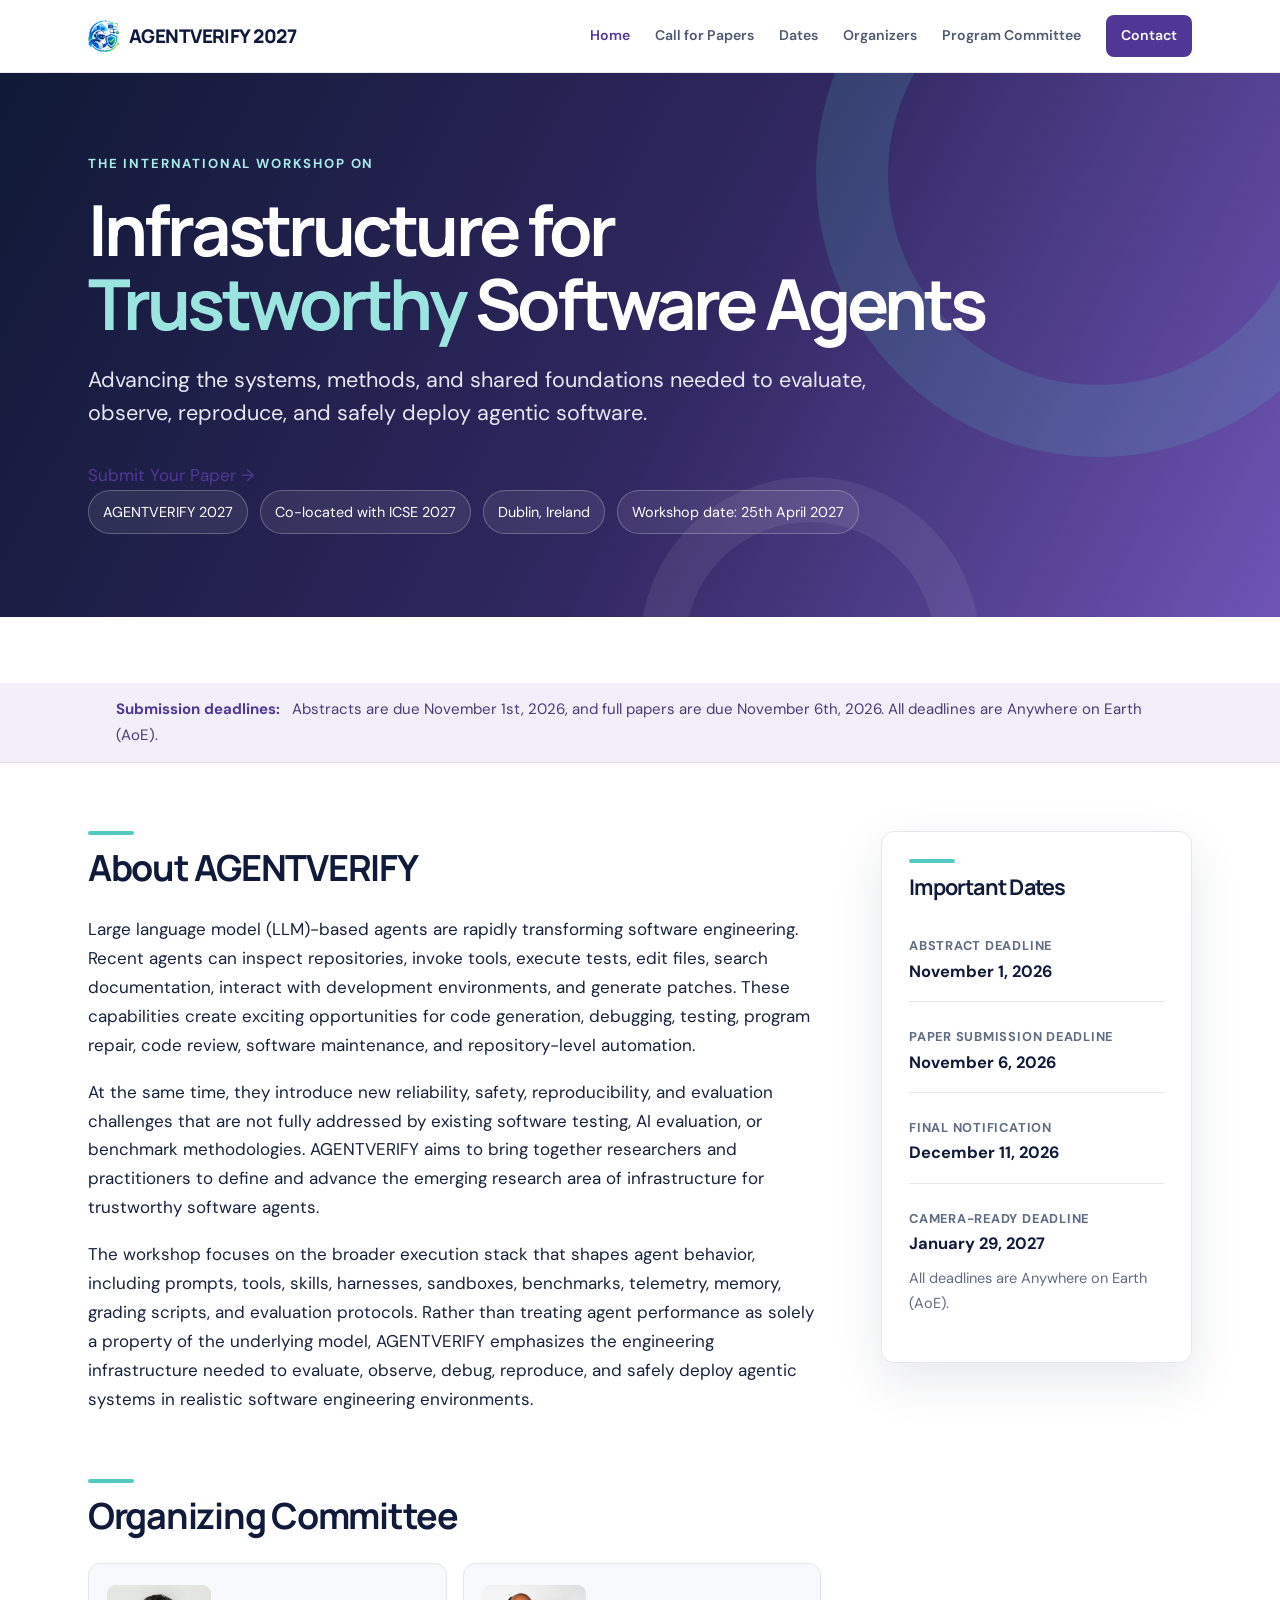
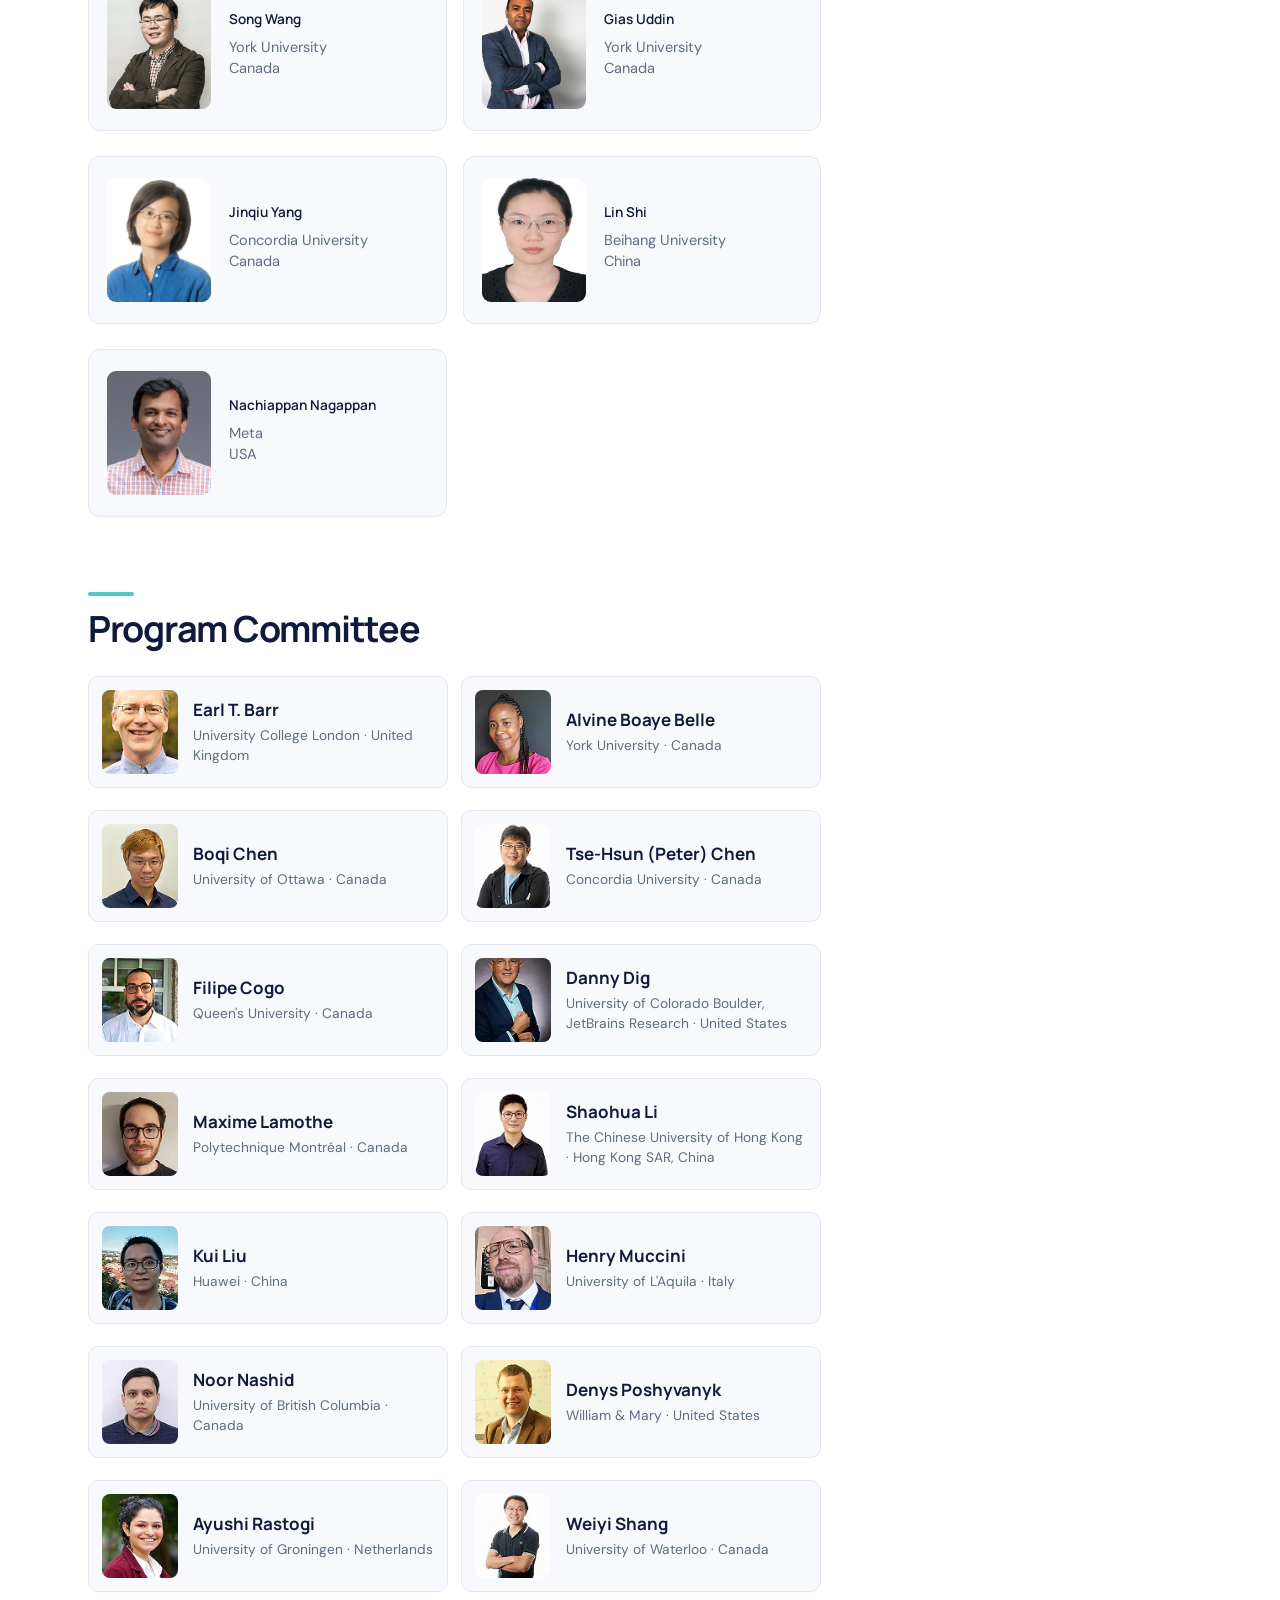
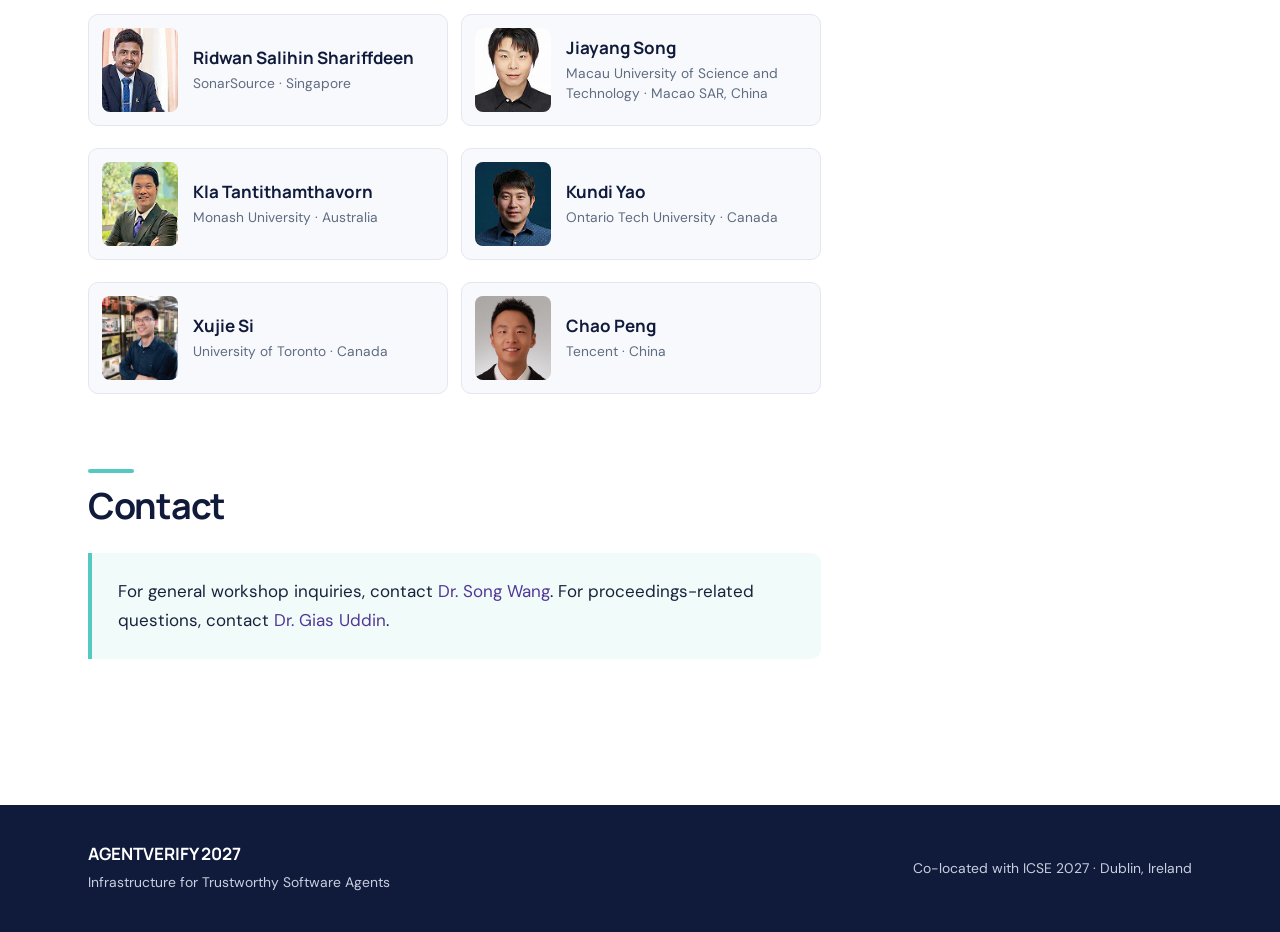
==== index.html @ 902c010a "add link to submission" ====
<!DOCTYPE html>
<html lang="en">
<head>
  <meta charset="UTF-8" />
  <meta name="viewport" content="width=device-width, initial-scale=1.0" />
  <title>AGENTVERIFY 2027</title>
  <meta name="description" content="AGENTVERIFY 2027: International Workshop on Infrastructure for Trustworthy Software Agents, co-located with ICSE 2027 in Dublin, Ireland." />
  <link rel="stylesheet" href="styles.css" />
</head>
<body>
  <header class="topbar">
    <div class="nav-inner">
      <a class="brand" href="index.html"><img class="brand-logo" src="image/logo.png" alt="" /> AGENTVERIFY 2027</a>
      <nav class="site-nav" aria-label="Main navigation">
        <a href="index.html" aria-current="page">Home</a>
        <a href="cfp.html">Call for Papers</a>
        <a href="#dates">Dates</a>
        <a href="#organization">Organizers</a>
        <a href="#pc">Program Committee</a>
        <a class="nav-cta" href="#contact">Contact</a>
      </nav>
    </div>
  </header>

  <main id="home">
    <section class="hero">
      <div class="hero-inner">
        <p class="eyebrow">The International Workshop on</p>
        <h1>Infrastructure for <span>Trustworthy</span> Software Agents</h1>
        <p class="subtitle">Advancing the systems, methods, and shared foundations needed to evaluate, observe, reproduce, and safely deploy agentic software.</p>
        <div class="hero-actions">
          <a class="submit-button" href="https://icse2027-agentverify.hotcrp.com/" target="_blank" rel="noopener noreferrer">Submit Your Paper <span aria-hidden="true">&rarr;</span></a>
        </div>
        <ul class="hero-meta">
          <li>AGENTVERIFY 2027</li>
          <li>Co-located with ICSE 2027</li>
          <li>Dublin, Ireland</li>
          <li>Workshop date: 25th April 2027</li>
        </ul>
      </div>
    </section>

    <div class="announcement"><p><strong>Submission deadlines:</strong> &nbsp; Abstracts are due November 1st, 2026, and full papers are due November 6th, 2026. All deadlines are Anywhere on Earth (AoE).</p></div>

    <div class="container content-grid">
      <div>
        <section id="about">
          <h2>About AGENTVERIFY</h2>
          <p>Large language model (LLM)-based agents are rapidly transforming software engineering. Recent agents can inspect repositories, invoke tools, execute tests, edit files, search documentation, interact with development environments, and generate patches. These capabilities create exciting opportunities for code generation, debugging, testing, program repair, code review, software maintenance, and repository-level automation.</p>
          <p>At the same time, they introduce new reliability, safety, reproducibility, and evaluation challenges that are not fully addressed by existing software testing, AI evaluation, or benchmark methodologies. AGENTVERIFY aims to bring together researchers and practitioners to define and advance the emerging research area of infrastructure for trustworthy software agents.</p>
          <p>The workshop focuses on the broader execution stack that shapes agent behavior, including prompts, tools, skills, harnesses, sandboxes, benchmarks, telemetry, memory, grading scripts, and evaluation protocols. Rather than treating agent performance as solely a property of the underlying model, AGENTVERIFY emphasizes the engineering infrastructure needed to evaluate, observe, debug, reproduce, and safely deploy agentic systems in realistic software engineering environments.</p>
        </section>

        <section id="organization">
          <h2>Organizing Committee</h2>
          <ul class="people-grid">
            <li class="person"><img src="image/wang-song.jpg" alt="Song Wang" /><div class="person-details"><strong><a href="https://www.eecs.yorku.ca/~wangsong/">
			Song Wang</a></strong><span>York University<br />Canada</span></div></li>
            <li class="person"><img src="image/Gias.jpg" alt="Gias Uddin" /><div class="person-details"><strong><a href="https://giasuddin.ca/">Gias Uddin</a></strong><span>York University<br />Canada</span></div></li>
            <li class="person"><img src="image/jinqiu-yang.jpg" alt="Jinqiu Yang" /><div class="person-details"><strong><a href="https://jinqiuyang.github.io/">Jinqiu Yang</a></strong><span>Concordia University<br />Canada</span></div></li>
            <li class="person"><img src="image/linshi.png" alt="Lin Shi" /><div class="person-details"><strong><a href="https://linshi-website.github.io/">Lin Shi</a></strong><span>Beihang University<br />China</span></div></li>
            <li class="person"><img src="image/nachi.jpg" alt="Nachiappan Nagappan" /><div class="person-details"><strong><a href="https://nachinagappan.github.io/">Nachiappan Nagappan</a></strong><span>Meta<br />USA</span></div></li>
          </ul>
        </section>

        <section id="pc">
          <h2>Program Committee</h2>
          <ul class="committee-grid">
            <li><img src="image/pc/earlbarr.jpg" alt="Earl T. Barr" /><div><a href="https://conf.researchr.org/profile/icse-2027/earlbarr">Earl T. Barr</a><span>University College London · United Kingdom</span></div></li>
            <li><img src="image/pc/alvineboayebelle.jpg" alt="Alvine Boaye Belle" /><div><a href="https://conf.researchr.org/profile/icse-2027/alvineboayebelle">Alvine Boaye Belle</a><span>York University · Canada</span></div></li>
            <li><img src="image/pc/boqichen.jpg" alt="Boqi Chen" /><div><a href="https://conf.researchr.org/profile/icse-2027/boqichen">Boqi Chen</a><span>University of Ottawa · Canada</span></div></li>
            <li><img src="image/pc/tsehsunpeterchen.jpg" alt="Tse-Hsun (Peter) Chen" /><div><a href="https://conf.researchr.org/profile/icse-2027/tsehsunpeterchen">Tse-Hsun (Peter) Chen</a><span>Concordia University · Canada</span></div></li>
            <li><img src="image/pc/filipercogo.jpg" alt="Filipe Cogo" /><div><a href="https://conf.researchr.org/profile/icse-2027/filipercogo">Filipe Cogo</a><span>Queen's University · Canada</span></div></li>
            <li><img src="image/pc/dannydig.jpg" alt="Danny Dig" /><div><a href="https://conf.researchr.org/profile/icse-2027/dannydig">Danny Dig</a><span>University of Colorado Boulder, JetBrains Research · United States</span></div></li>
            <li><img src="image/pc/maximelamothe.jpg" alt="Maxime Lamothe" /><div><a href="https://conf.researchr.org/profile/icse-2027/maximelamothe">Maxime Lamothe</a><span>Polytechnique Montréal · Canada</span></div></li>
            <li><img src="image/pc/shaohuali.jpg" alt="Shaohua Li" /><div><a href="https://conf.researchr.org/profile/icse-2027/shaohuali">Shaohua Li</a><span>The Chinese University of Hong Kong · Hong Kong SAR, China</span></div></li>
            <li><img src="image/pc/kuiliu.jpg" alt="Kui Liu" /><div><a href="https://conf.researchr.org/profile/icse-2027/kuiliu">Kui Liu</a><span>Huawei · China</span></div></li>
            <li><img src="image/pc/henrymuccini.jpg" alt="Henry Muccini" /><div><a href="https://conf.researchr.org/profile/icse-2027/henrymuccini">Henry Muccini</a><span>University of L'Aquila · Italy</span></div></li>
            <li><img src="image/pc/noornashid.jpg" alt="Noor Nashid" /><div><a href="https://conf.researchr.org/profile/icse-2027/noornashid">Noor Nashid</a><span>University of British Columbia · Canada</span></div></li>
            <li><img src="image/pc/denysposhyvanyk2.jpg" alt="Denys Poshyvanyk" /><div><a href="https://conf.researchr.org/profile/icse-2027/denysposhyvanyk2">Denys Poshyvanyk</a><span>William &amp; Mary · United States</span></div></li>
            <li><img src="image/pc/ayushirastogi.jpg" alt="Ayushi Rastogi" /><div><a href="https://conf.researchr.org/profile/icse-2027/ayushirastogi">Ayushi Rastogi</a><span>University of Groningen · Netherlands</span></div></li>
            <li><img src="image/pc/weiyiianshang.jpg" alt="Weiyi Shang" /><div><a href="https://conf.researchr.org/profile/icse-2027/weiyiianshang">Weiyi Shang</a><span>University of Waterloo · Canada</span></div></li>
            <li><img src="image/pc/ridwansalihinshariffdeen.jpg" alt="Ridwan Salihin Shariffdeen" /><div><a href="https://conf.researchr.org/profile/icse-2027/ridwansalihinshariffdeen">Ridwan Salihin Shariffdeen</a><span>SonarSource · Singapore</span></div></li>
            <li><img src="image/pc/jiayangsong.jpg" alt="Jiayang Song" /><div><a href="https://conf.researchr.org/profile/icse-2027/jiayangsong">Jiayang Song</a><span>Macau University of Science and Technology · Macao SAR, China</span></div></li>
            <li><img src="image/pc/chakkrittantithamthavorn.jpg" alt="Kla Tantithamthavorn" /><div><a href="https://conf.researchr.org/profile/icse-2027/chakkrittantithamthavorn">Kla Tantithamthavorn</a><span>Monash University · Australia</span></div></li>
            <li><img src="image/pc/kundiyao.jpg" alt="Kundi Yao" /><div><a href="https://conf.researchr.org/profile/icse-2027/kundiyao">Kundi Yao</a><span>Ontario Tech University · Canada</span></div></li>
			  <li><img src="image/pc/xujiesi.jpg" alt="Xujie Si" /><div><a href="https://conf.researchr.org/profile/icse-2027/xujiesi">Xujie Si</a><span>University of Toronto · Canada</span></div></li>
			    <li><img src="image/pc/chaopeng.jpg" alt="Chao Peng" /><div><a href="https://conf.researchr.org/profile/icse-2027/chaopeng">Chao Peng</a><span>Tencent · China</span></div></li>
          </ul>
        </section>

        <section id="contact">
          <h2>Contact</h2>
          <div class="callout">For general workshop inquiries, contact <a href="mailto:wangsong@yorku.ca">Dr. Song Wang</a>. For proceedings-related questions, contact <a href="mailto:guddin@yorku.ca">Dr. Gias Uddin</a>.</div>
        </section>
      </div>

      <aside class="side-card" id="dates" aria-labelledby="dates-heading">
        <h2 id="dates-heading">Important Dates</h2>
        <ul class="date-list">
          <li><span>Abstract deadline</span><strong>November 1, 2026</strong></li>
           <!-- <li><span>Paper bidding</span><strong>October 18–23, 2026</strong></li> -->
          <li><span>Paper submission deadline</span><strong>November 6, 2026</strong></li>
         <!-- <li><span>Reviews due</span><strong>December 5, 2026</strong></li> -->
          <!-- <li><span>Review quality check &amp; discussion</span><strong>December 5–8, 2026</strong></li> -->
          <li><span>Final notification</span><strong>December 11, 2026</strong></li>
          <li><span>Camera-ready deadline</span><strong>January 29, 2027</strong></li>
        </ul>
        <p class="note">All deadlines are Anywhere on Earth (AoE).</p>
      </aside>
    </div>
  </main>

  <footer class="footer"><div class="footer-inner"><div><strong>AGENTVERIFY 2027</strong><p>Infrastructure for Trustworthy Software Agents</p></div><p>Co-located with ICSE 2027 · Dublin, Ireland</p></div></footer>
</body>
</html>
---- styles.css ----
@import url("https://fonts.googleapis.com/css2?family=DM+Sans:wght@400;500;600;700&family=Manrope:wght@600;700;800&display=swap");

:root {
  --ink: #17233c;
  --muted: #5f6c82;
  --navy: #101a3b;
  --purple: #6f54b5;
  --purple-dark: #513795;
  --lavender: #f2effa;
  --aqua: #53c9c2;
  --line: #e4e7ef;
  --paper: #ffffff;
  --surface: #f8f9fc;
  --shadow: 0 18px 50px rgba(26, 35, 68, 0.1);
}

* { box-sizing: border-box; }
html { scroll-behavior: smooth; scroll-padding-top: 92px; }
body {
  margin: 0;
  background: var(--paper);
  color: var(--ink);
  font-family: "DM Sans", Arial, sans-serif;
  font-size: 17px;
  line-height: 1.7;
}
a { color: var(--purple-dark); text-decoration: none; }
a:hover, a:focus-visible { color: var(--purple); text-decoration: underline; }
a:focus-visible { outline: 3px solid rgba(83, 201, 194, .45); outline-offset: 4px; }

.topbar {
  position: sticky;
  top: 0;
  z-index: 10;
  background: rgba(255,255,255,.95);
  border-bottom: 1px solid rgba(228,231,239,.9);
  backdrop-filter: blur(14px);
}
.nav-inner {
  max-width: 1160px;
  min-height: 72px;
  margin: 0 auto;
  padding: 0 28px;
  display: flex;
  align-items: center;
  justify-content: space-between;
  gap: 28px;
}
.brand {
  display: inline-flex;
  align-items: center;
  gap: 9px;
  font-family: "Manrope", sans-serif;
  font-weight: 800;
  font-size: 1.18rem;
  letter-spacing: -.03em;
  color: var(--navy);
  white-space: nowrap;
}
.brand:hover { text-decoration: none; color: var(--purple-dark); }
.brand-logo { width: 32px; height: 32px; object-fit: contain; flex: 0 0 auto; }
.site-nav { display: flex; align-items: center; gap: 25px; font-size: .88rem; font-weight: 600; }
.site-nav a { color: #4e5970; }
.site-nav a:hover, .site-nav a[aria-current="page"] { color: var(--purple-dark); text-decoration: none; }
.nav-cta { padding: 9px 15px; border-radius: 8px; color: white !important; background: var(--purple-dark); }
.nav-cta:hover { background: var(--purple); }

.hero {
  position: relative;
  overflow: hidden;
  color: white;
  background: linear-gradient(118deg, #101936 0%, #302760 53%, #6f54b5 100%);
}
.hero::before, .hero::after { content: ""; position: absolute; border-radius: 50%; pointer-events: none; }
.hero::before { width: 420px; height: 420px; right: -100px; top: -180px; border: 72px solid rgba(83,201,194,.16); }
.hero::after { width: 250px; height: 250px; left: 50%; bottom: -200px; border: 45px solid rgba(255,255,255,.07); }
.hero-inner { position: relative; max-width: 1160px; margin: 0 auto; padding: 80px 28px 74px; }
.eyebrow { margin: 0 0 18px; color: #a8ebe6; font-size: .82rem; font-weight: 700; letter-spacing: .14em; text-transform: uppercase; }
.hero h1 { max-width: 900px; margin: 0; font-family: "Manrope", sans-serif; font-size: clamp(2.45rem, 5.5vw, 4.65rem); line-height: 1.04; letter-spacing: -.055em; }
.hero h1 span { color: #9ce4df; }
.subtitle { max-width: 790px; margin: 24px 0 30px; font-size: clamp(1.08rem, 2vw, 1.35rem); line-height: 1.55; color: #e7e8f3; }
.hero-meta { display: flex; flex-wrap: wrap; gap: 12px; margin: 0; padding: 0; list-style: none; }
.hero-meta li { padding: 9px 14px; border: 1px solid rgba(255,255,255,.24); border-radius: 999px; background: rgba(255,255,255,.08); color: #fff; font-size: .9rem; }

.announcement { background: var(--lavender); border-bottom: 1px solid #e3dcf3; }
.announcement p { max-width: 1104px; margin: 0 auto; padding: 14px 28px; color: #4b3b78; font-size: .94rem; }
.announcement strong { color: var(--purple-dark); }

.container { max-width: 1160px; margin: 0 auto; padding: 68px 28px 80px; }
.content-grid { display: grid; grid-template-columns: minmax(0, 1.65fr) minmax(270px, .7fr); gap: 60px; align-items: start; }
section { margin-bottom: 66px; }
h2, h3 { font-family: "Manrope", sans-serif; color: var(--navy); line-height: 1.25; }
h2 { position: relative; margin: 0 0 25px; padding-top: 14px; font-size: clamp(1.75rem, 3vw, 2.25rem); letter-spacing: -.035em; }
h2::before { content: ""; position: absolute; top: 0; left: 0; width: 46px; height: 4px; border-radius: 4px; background: var(--aqua); }
h3 { margin: 32px 0 13px; font-size: 1.24rem; }
p { margin: 0 0 18px; }
ul { margin: 0 0 18px; padding-left: 22px; }
li { margin-bottom: 9px; }

.side-card, .info-card { padding: 27px; border: 1px solid var(--line); border-radius: 13px; background: var(--paper); box-shadow: var(--shadow); }
.side-card { position: sticky; top: 100px; }
.side-card h2 { font-size: 1.35rem; margin-bottom: 20px; }
.date-list { margin: 0; padding: 0; list-style: none; }
.date-list li { padding: 15px 0; border-bottom: 1px solid var(--line); }
.date-list li:last-child { border-bottom: 0; padding-bottom: 0; }
.date-list span { display: block; color: var(--muted); font-size: .8rem; font-weight: 700; letter-spacing: .06em; text-transform: uppercase; }
.date-list strong { color: var(--navy); font-size: 1.03rem; }
.note { color: var(--muted); font-size: .91rem; }

.people-grid { display: grid; grid-template-columns: repeat(2, minmax(0, 1fr)); gap: 16px; margin: 0; padding: 0; list-style: none; }
.person { min-height: 168px; padding: 18px; border: 1px solid var(--line); border-radius: 12px; background: var(--surface); display: flex; align-items: center; gap: 18px; }
.person img { width: 104px; height: 124px; flex: 0 0 104px; border-radius: 9px; object-fit: cover; object-position: center top; background: #e9ebf1; }
.person-details { min-width: 0; }
.person strong { display: block; color: var(--navy); font-family: "Manrope", sans-serif; font-size: 1.05rem; }
.person strong a { color: var(--navy); }
.person strong a:hover, .person strong a:focus-visible { color: var(--purple-dark); }
.person span { display: block; margin: 5px 0 12px; color: var(--muted); font-size: .91rem; line-height: 1.45; }
.person a { font-size: .85rem; font-weight: 600; overflow-wrap: anywhere; }
.committee-grid { display: grid; grid-template-columns: repeat(2, minmax(0, 1fr)); gap: 13px; margin: 0; padding: 0; list-style: none; }
.committee-grid li { min-height: 110px; padding: 13px; border: 1px solid var(--line); border-radius: 10px; background: var(--surface); display: flex; align-items: center; gap: 15px; }
.committee-grid img { width: 76px; height: 84px; flex: 0 0 76px; border-radius: 8px; object-fit: cover; object-position: center top; background: #e9ebf1; }
.committee-grid li > div { min-width: 0; }
.committee-grid a { display: block; color: var(--navy); font-family: "Manrope", sans-serif; font-weight: 700; line-height: 1.35; }
.committee-grid a:hover, .committee-grid a:focus-visible { color: var(--purple-dark); }
.committee-grid span { display: block; margin-top: 5px; color: var(--muted); font-size: .86rem; line-height: 1.45; }
.callout { padding: 24px 26px; border-left: 4px solid var(--aqua); border-radius: 0 10px 10px 0; background: #f1fbfa; }

.cfp-layout { max-width: 860px; }
.topic-list li::marker { color: var(--aqua); }
.submission-grid { display: grid; grid-template-columns: repeat(2, minmax(0,1fr)); gap: 15px; margin: 24px 0 30px; }
.submission-card { padding: 22px; border: 1px solid var(--line); border-radius: 11px; background: var(--surface); }
.submission-card strong { display: block; color: var(--navy); font-family: "Manrope", sans-serif; }
.submission-card span { color: var(--muted); font-size: .9rem; }

.footer { color: #c9cfdf; background: var(--navy); }
.footer-inner { max-width: 1160px; margin: 0 auto; padding: 35px 28px; display: flex; justify-content: space-between; gap: 28px; align-items: center; }
.footer strong { display: block; color: white; font-family: "Manrope", sans-serif; }
.footer p { margin: 2px 0; font-size: .87rem; }
.footer a { color: #a8ebe6; }

@media (max-width: 860px) {
  .nav-inner { min-height: auto; padding-top: 16px; padding-bottom: 16px; align-items: flex-start; flex-direction: column; gap: 12px; }
  .site-nav { width: 100%; gap: 10px 18px; overflow-x: auto; padding-bottom: 2px; }
  .nav-cta { padding: 4px 0; color: var(--purple-dark) !important; background: none; }
  .hero-inner { padding-top: 62px; }
  .content-grid { grid-template-columns: 1fr; gap: 0; }
  .side-card { position: static; margin-bottom: 60px; }
}
@media (max-width: 600px) {
  body { font-size: 16px; }
  .site-nav { font-size: .82rem; }
  .hero-inner { padding: 52px 20px 50px; }
  .hero h1 { font-size: 2.55rem; }
  .container { padding: 52px 20px 64px; }
  .announcement p { padding-left: 20px; padding-right: 20px; }
  .people-grid, .submission-grid, .committee-grid { grid-template-columns: 1fr; }
  .person img { width: 96px; height: 114px; flex-basis: 96px; }
  .footer-inner { align-items: flex-start; flex-direction: column; }
}
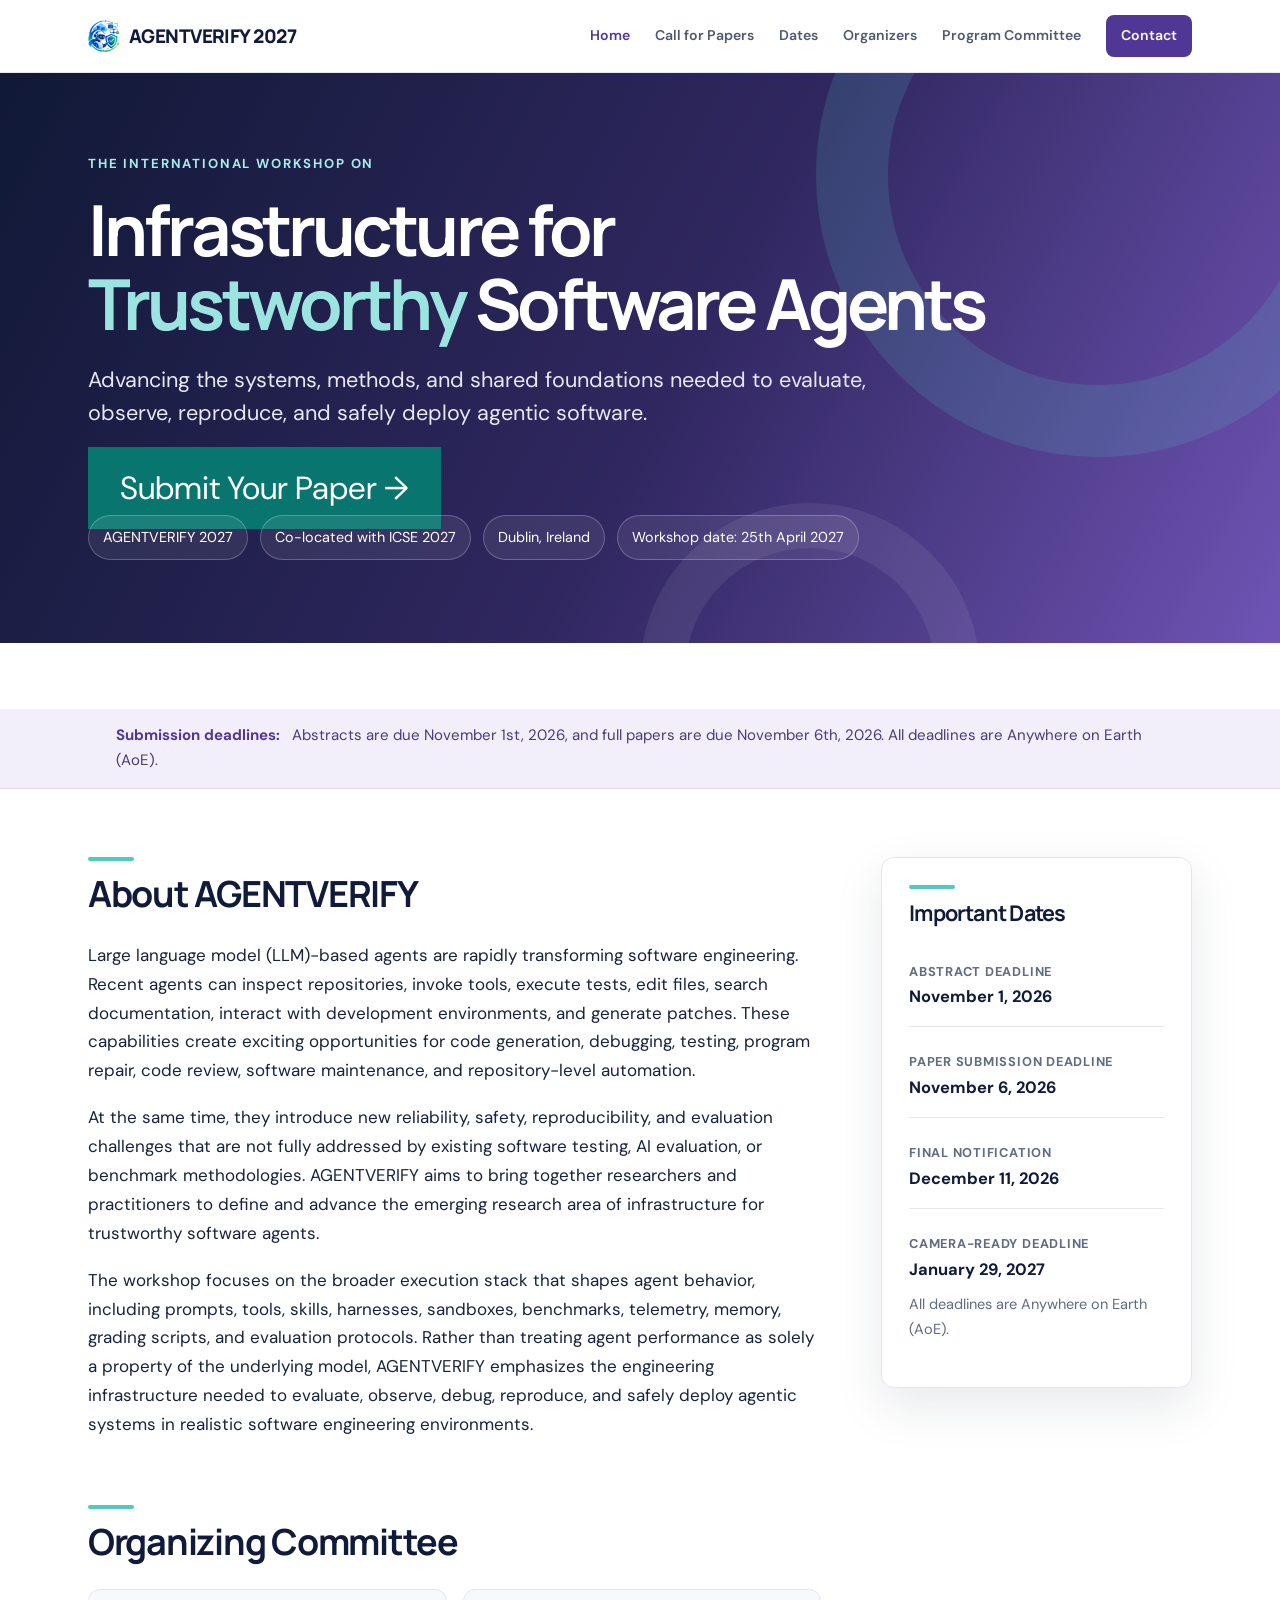
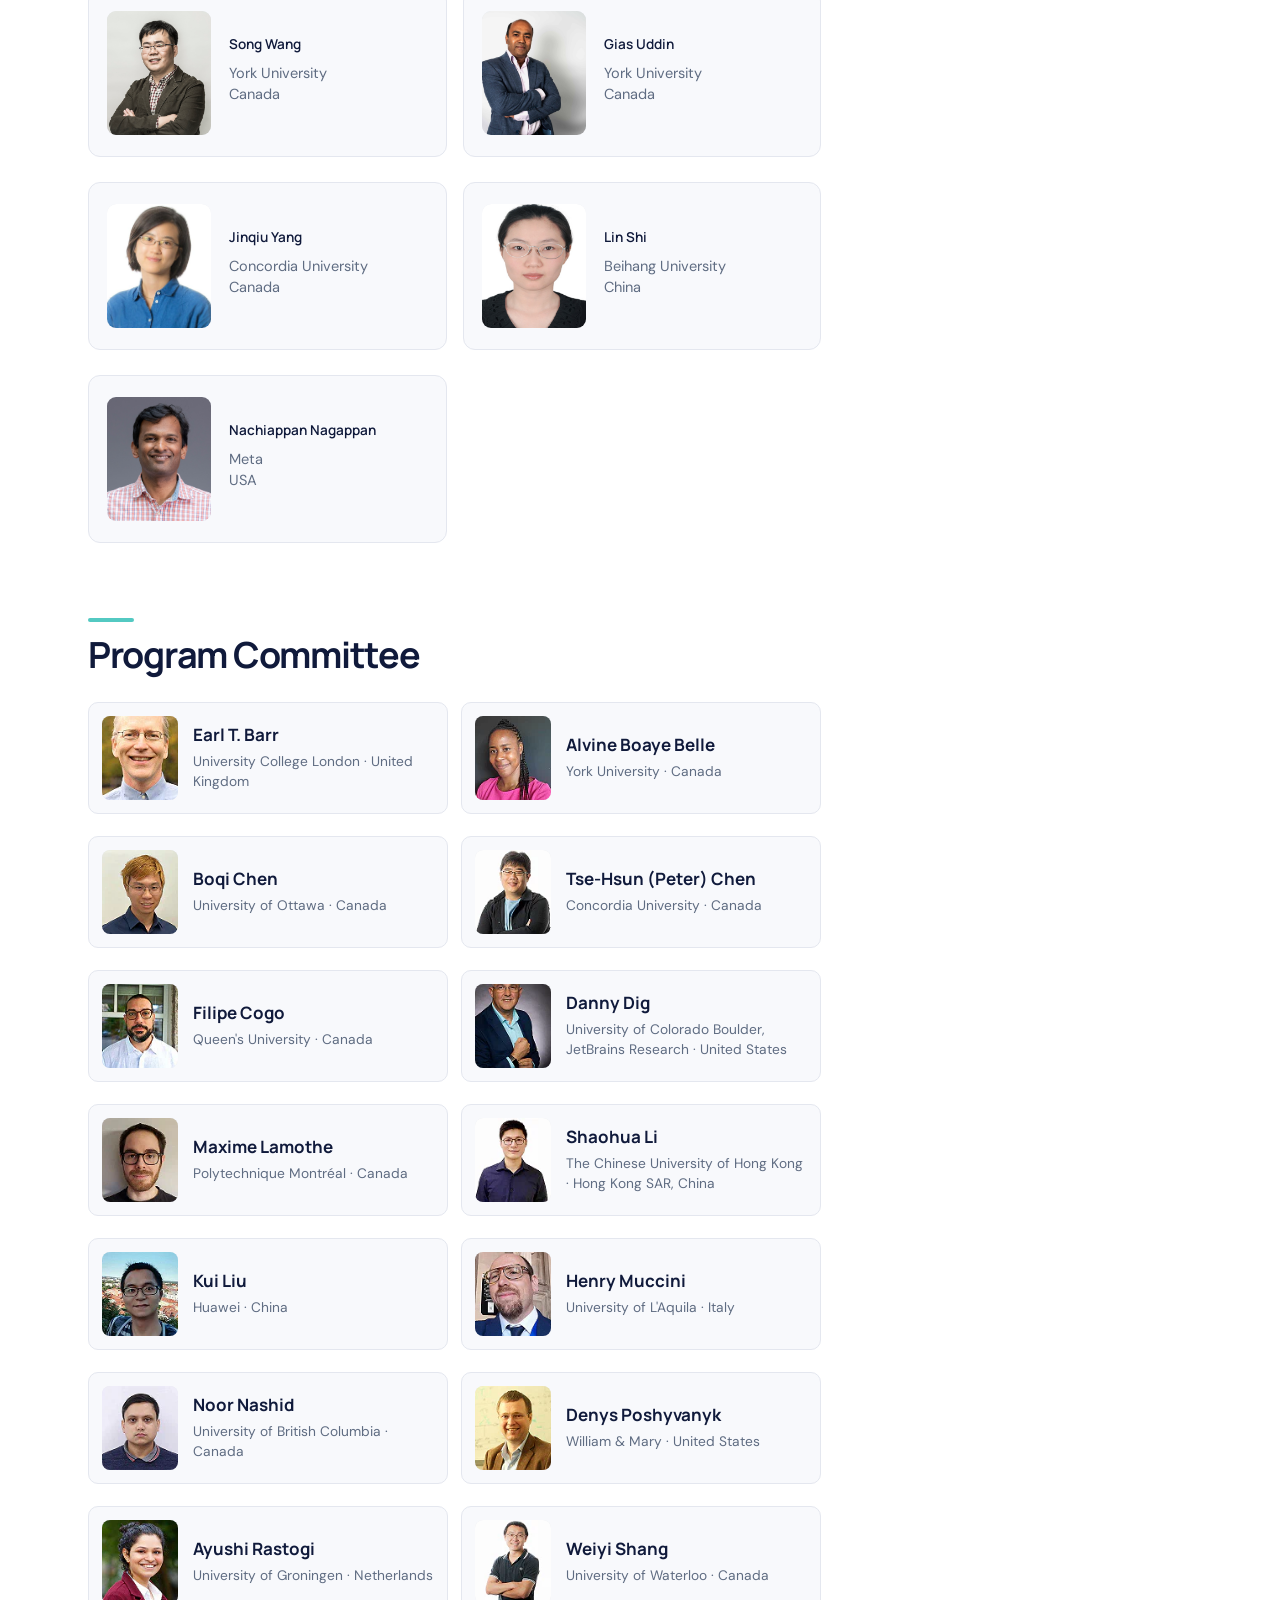
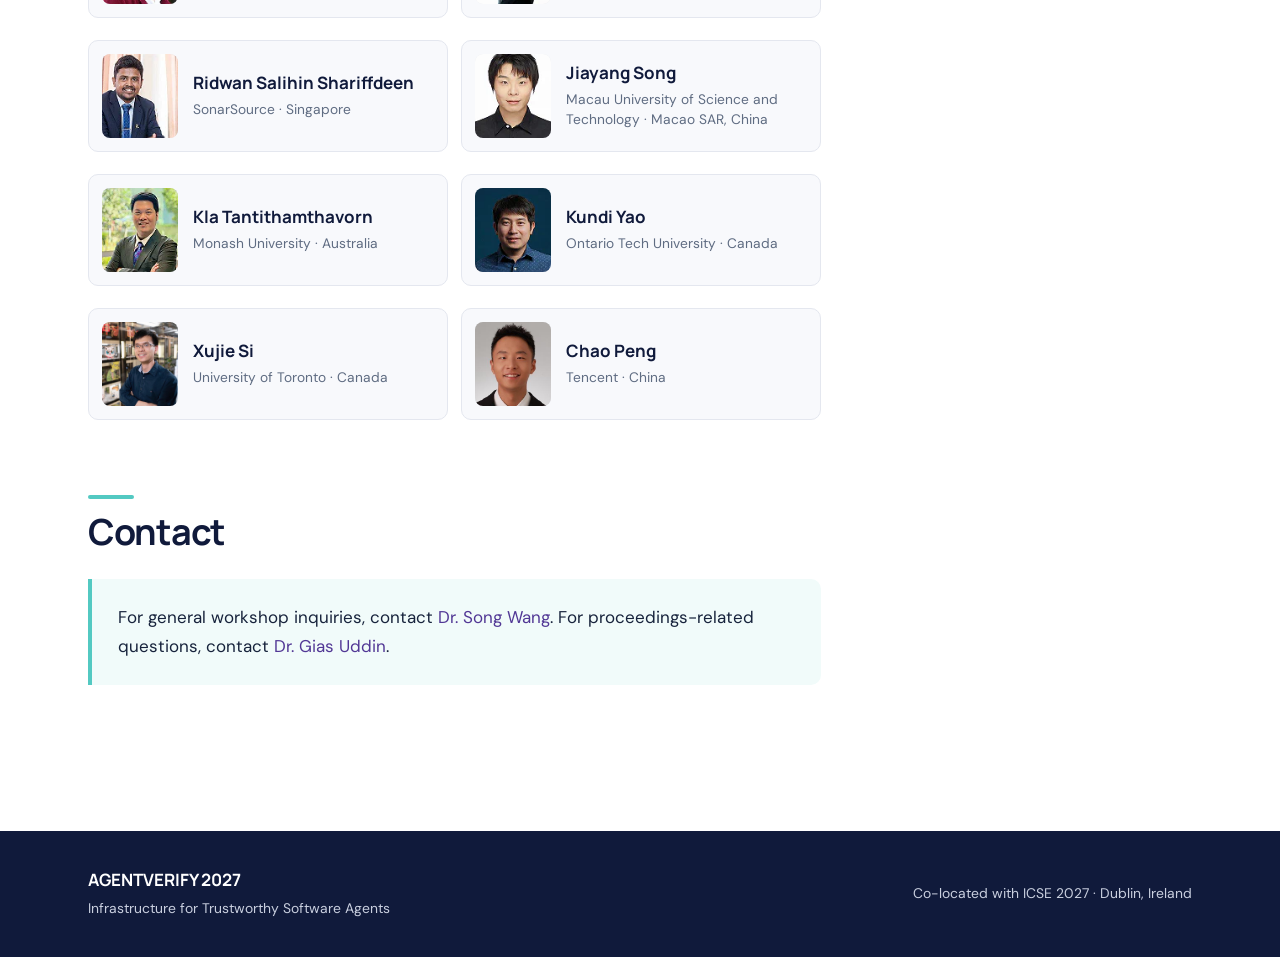
==== commit fd63e6f9: "new version" ====
--- a/index.html
+++ b/index.html
@@ -6,6 +6,20 @@
   <title>AGENTVERIFY 2027</title>
   <meta name="description" content="AGENTVERIFY 2027: International Workshop on Infrastructure for Trustworthy Software Agents, co-located with ICSE 2027 in Dublin, Ireland." />
   <link rel="stylesheet" href="styles.css" />
+  <style>
+    .hero-actions .submit-button {
+      padding: 20px 32px;
+      background: #08756f;
+      color: #fff;
+      font-size: clamp(1.5rem, 3vw, 2rem);
+      text-align: center;
+    }
+    .hero-actions .submit-button:hover,
+    .hero-actions .submit-button:focus-visible {
+      background: #065c57;
+      color: #fff;
+    }
+  </style>
 </head>
 <body>
   <header class="topbar">
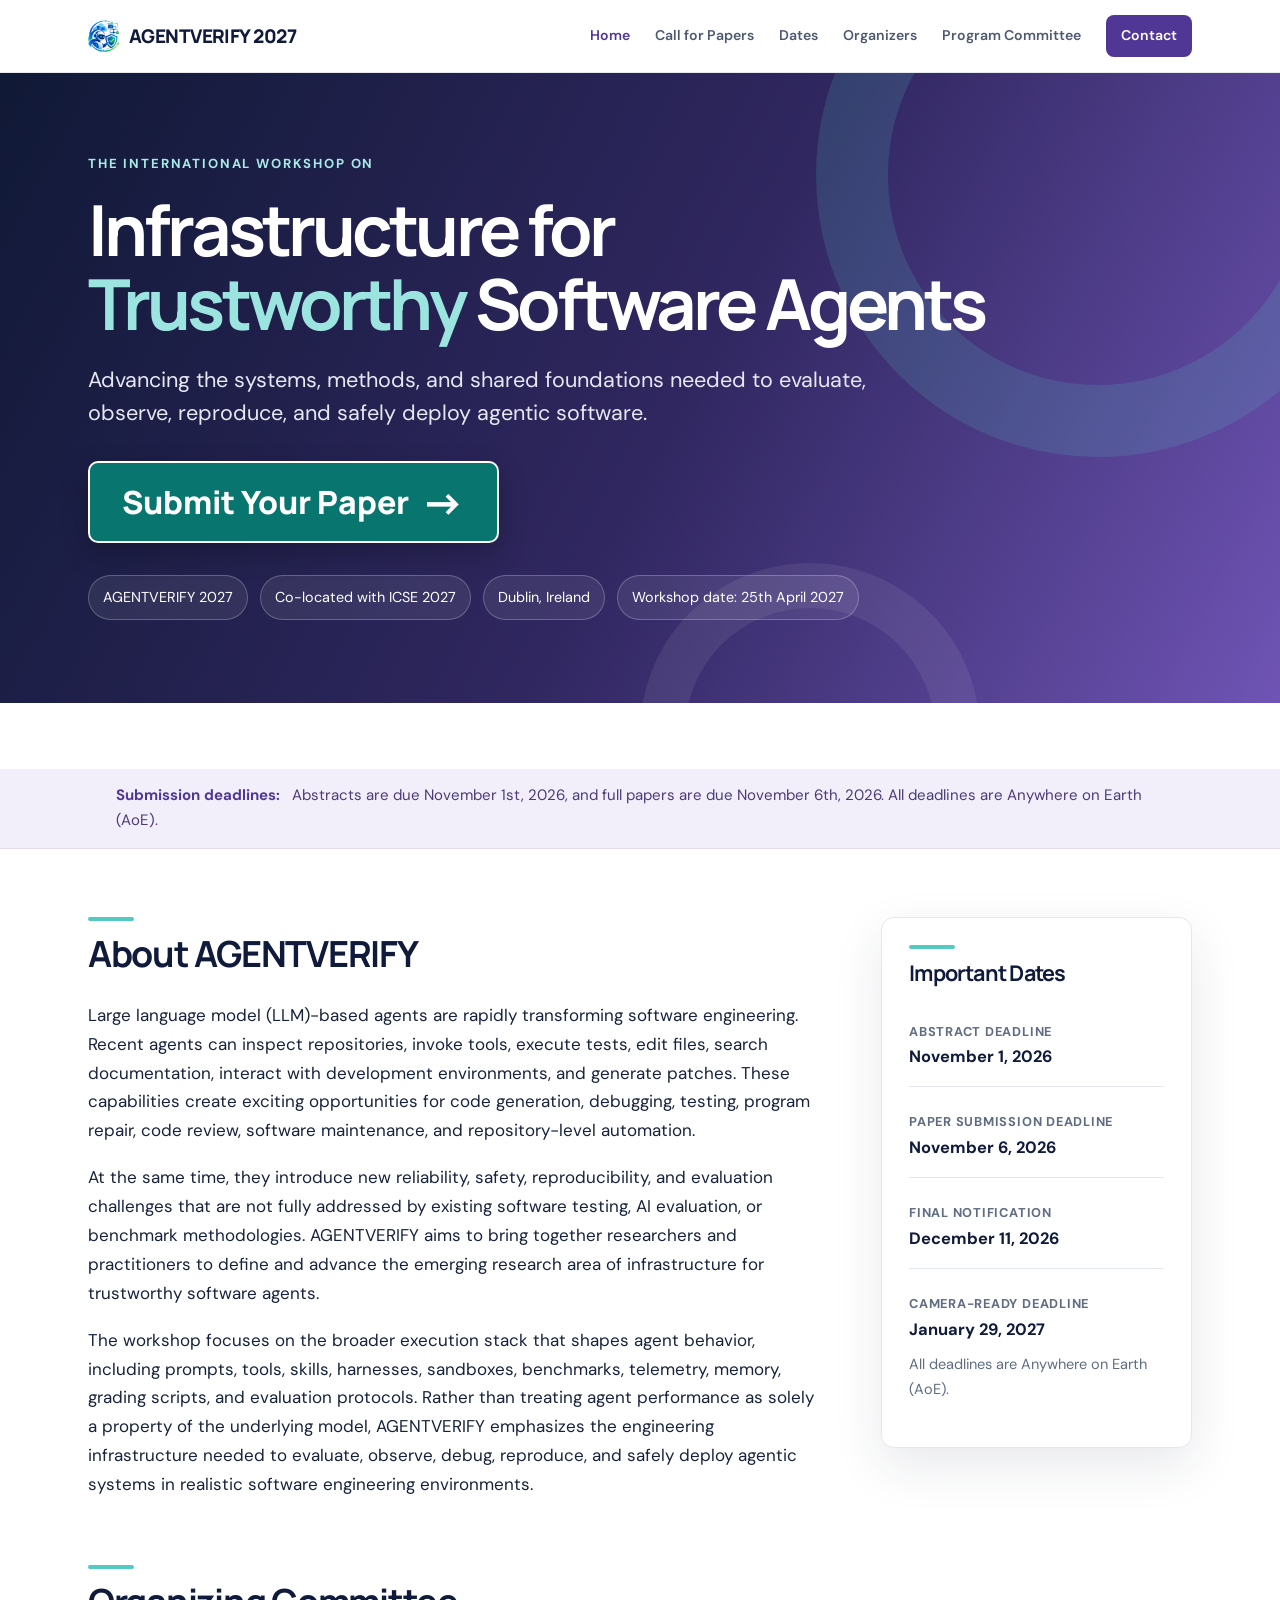
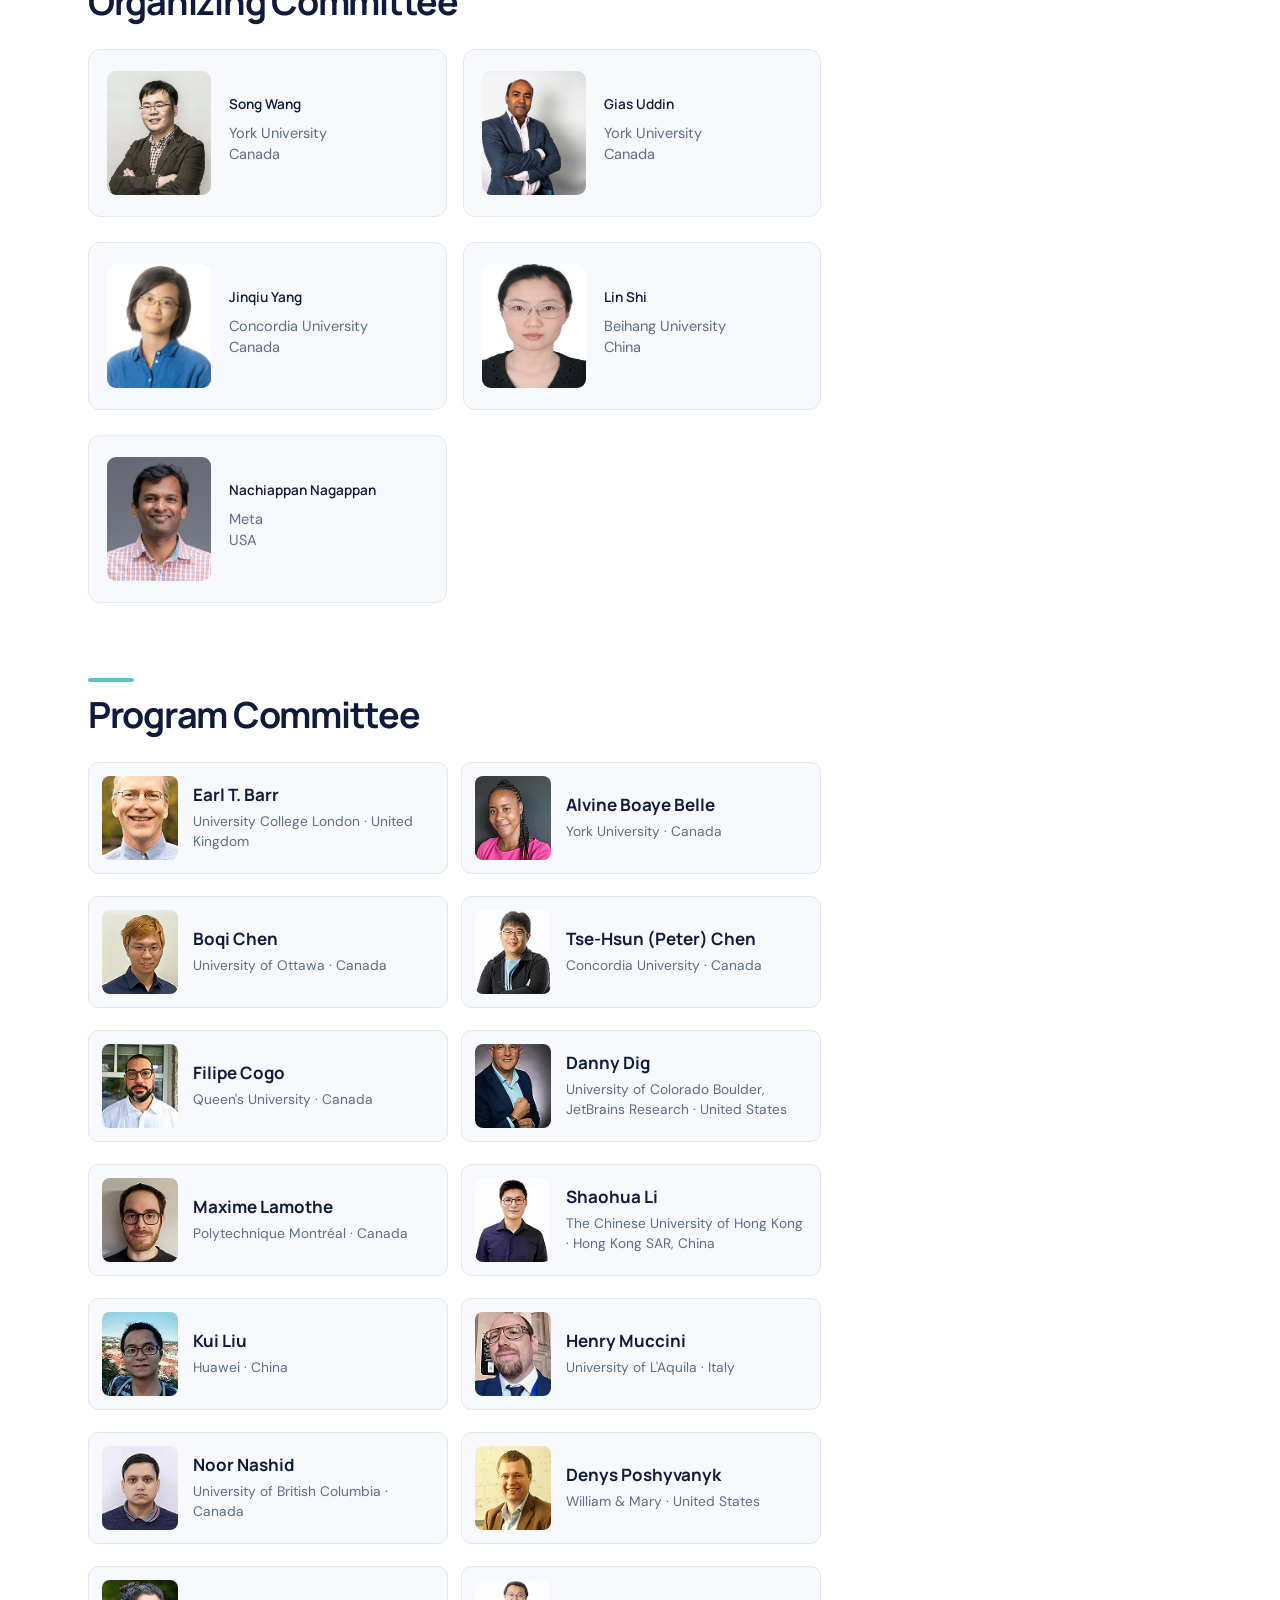
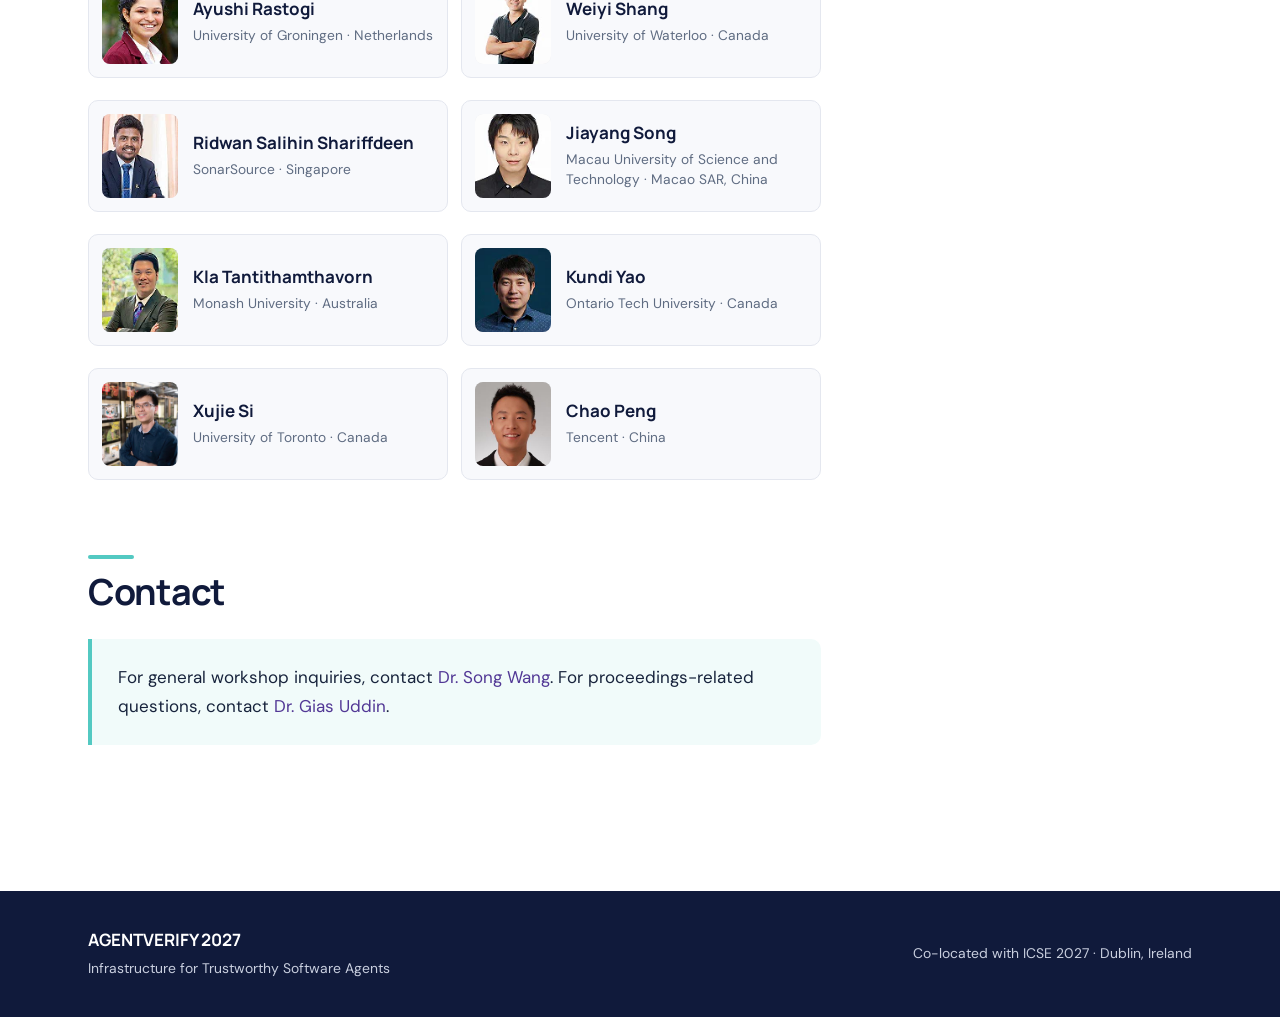
==== commit 4bbce580: "new versions" ====
--- a/index.html
+++ b/index.html
@@ -7,12 +7,29 @@
   <meta name="description" content="AGENTVERIFY 2027: International Workshop on Infrastructure for Trustworthy Software Agents, co-located with ICSE 2027 in Dublin, Ireland." />
   <link rel="stylesheet" href="styles.css" />
   <style>
+    .hero-actions {
+      display: flex;
+      margin: 0 0 32px;
+    }
     .hero-actions .submit-button {
+      display: inline-flex;
+      align-items: center;
+      justify-content: center;
+      gap: 12px;
+      box-sizing: border-box;
+      max-width: 100%;
       padding: 20px 32px;
+      border: 2px solid #fff;
+      border-radius: 10px;
       background: #08756f;
       color: #fff;
+      font-family: "Manrope", sans-serif;
       font-size: clamp(1.5rem, 3vw, 2rem);
+      font-weight: 800;
+      line-height: 1.2;
       text-align: center;
+      text-decoration: none;
+      box-shadow: 0 10px 28px rgba(0, 0, 0, .24);
     }
     .hero-actions .submit-button:hover,
     .hero-actions .submit-button:focus-visible {
--- a/styles.css
+++ b/styles.css
@@ -79,6 +79,29 @@
 .hero h1 { max-width: 900px; margin: 0; font-family: "Manrope", sans-serif; font-size: clamp(2.45rem, 5.5vw, 4.65rem); line-height: 1.04; letter-spacing: -.055em; }
 .hero h1 span { color: #9ce4df; }
 .subtitle { max-width: 790px; margin: 24px 0 30px; font-size: clamp(1.08rem, 2vw, 1.35rem); line-height: 1.55; color: #e7e8f3; }
+.hero-actions { margin: 0 0 28px; }
+.submit-button {
+  display: inline-flex;
+  align-items: center;
+  gap: 12px;
+  padding: 14px 22px;
+  border: 2px solid #fff;
+  border-radius: 10px;
+  background: var(--aqua);
+  box-shadow: 0 10px 28px rgba(0, 0, 0, .24);
+  color: var(--navy);
+  font-family: "Manrope", sans-serif;
+  font-size: 1.08rem;
+  font-weight: 800;
+  line-height: 1.2;
+}
+.submit-button:hover, .submit-button:focus-visible {
+  background: #8be2dc;
+  color: var(--navy);
+  text-decoration: none;
+  transform: translateY(-2px);
+}
+.submit-button span { font-size: 1.35em; line-height: .8; }
 .hero-meta { display: flex; flex-wrap: wrap; gap: 12px; margin: 0; padding: 0; list-style: none; }
 .hero-meta li { padding: 9px 14px; border: 1px solid rgba(255,255,255,.24); border-radius: 999px; background: rgba(255,255,255,.08); color: #fff; font-size: .9rem; }
 
@@ -151,6 +174,7 @@
   .site-nav { font-size: .82rem; }
   .hero-inner { padding: 52px 20px 50px; }
   .hero h1 { font-size: 2.55rem; }
+  .submit-button { width: 100%; justify-content: center; }
   .container { padding: 52px 20px 64px; }
   .announcement p { padding-left: 20px; padding-right: 20px; }
   .people-grid, .submission-grid, .committee-grid { grid-template-columns: 1fr; }
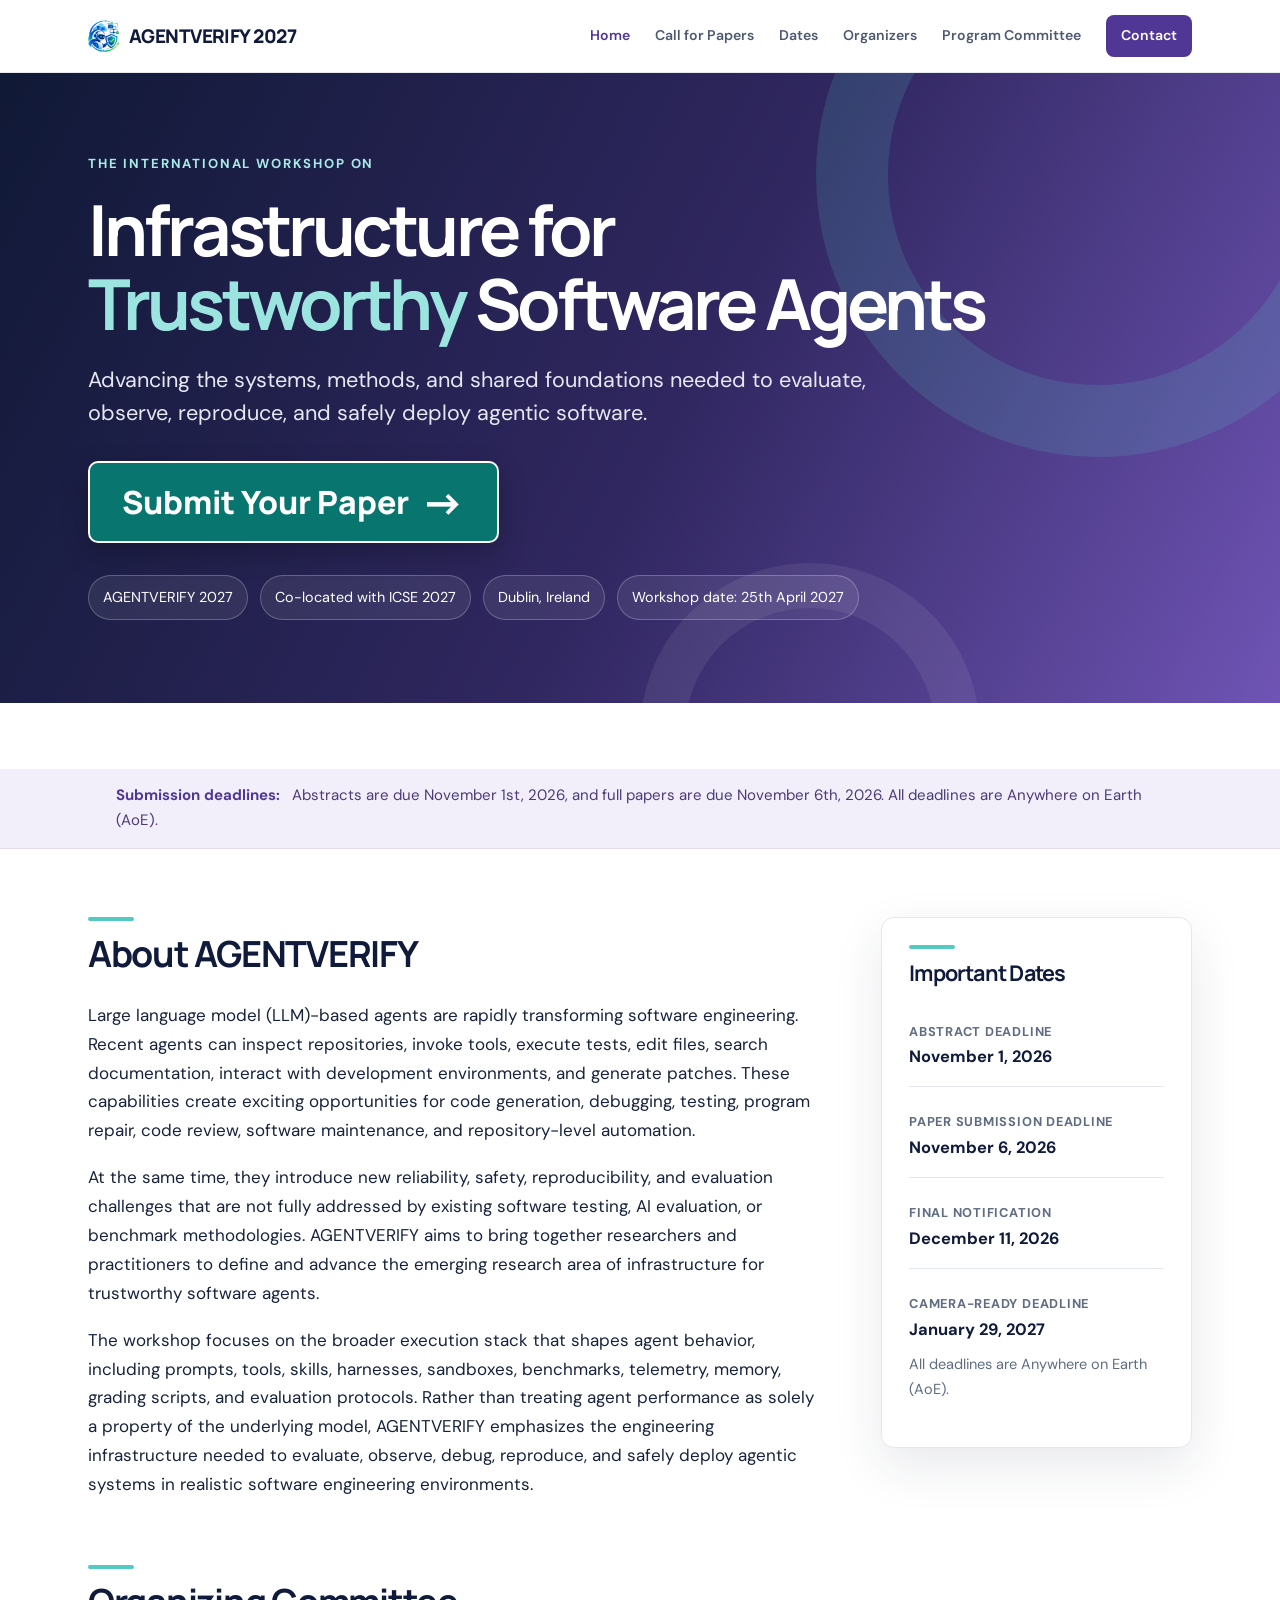
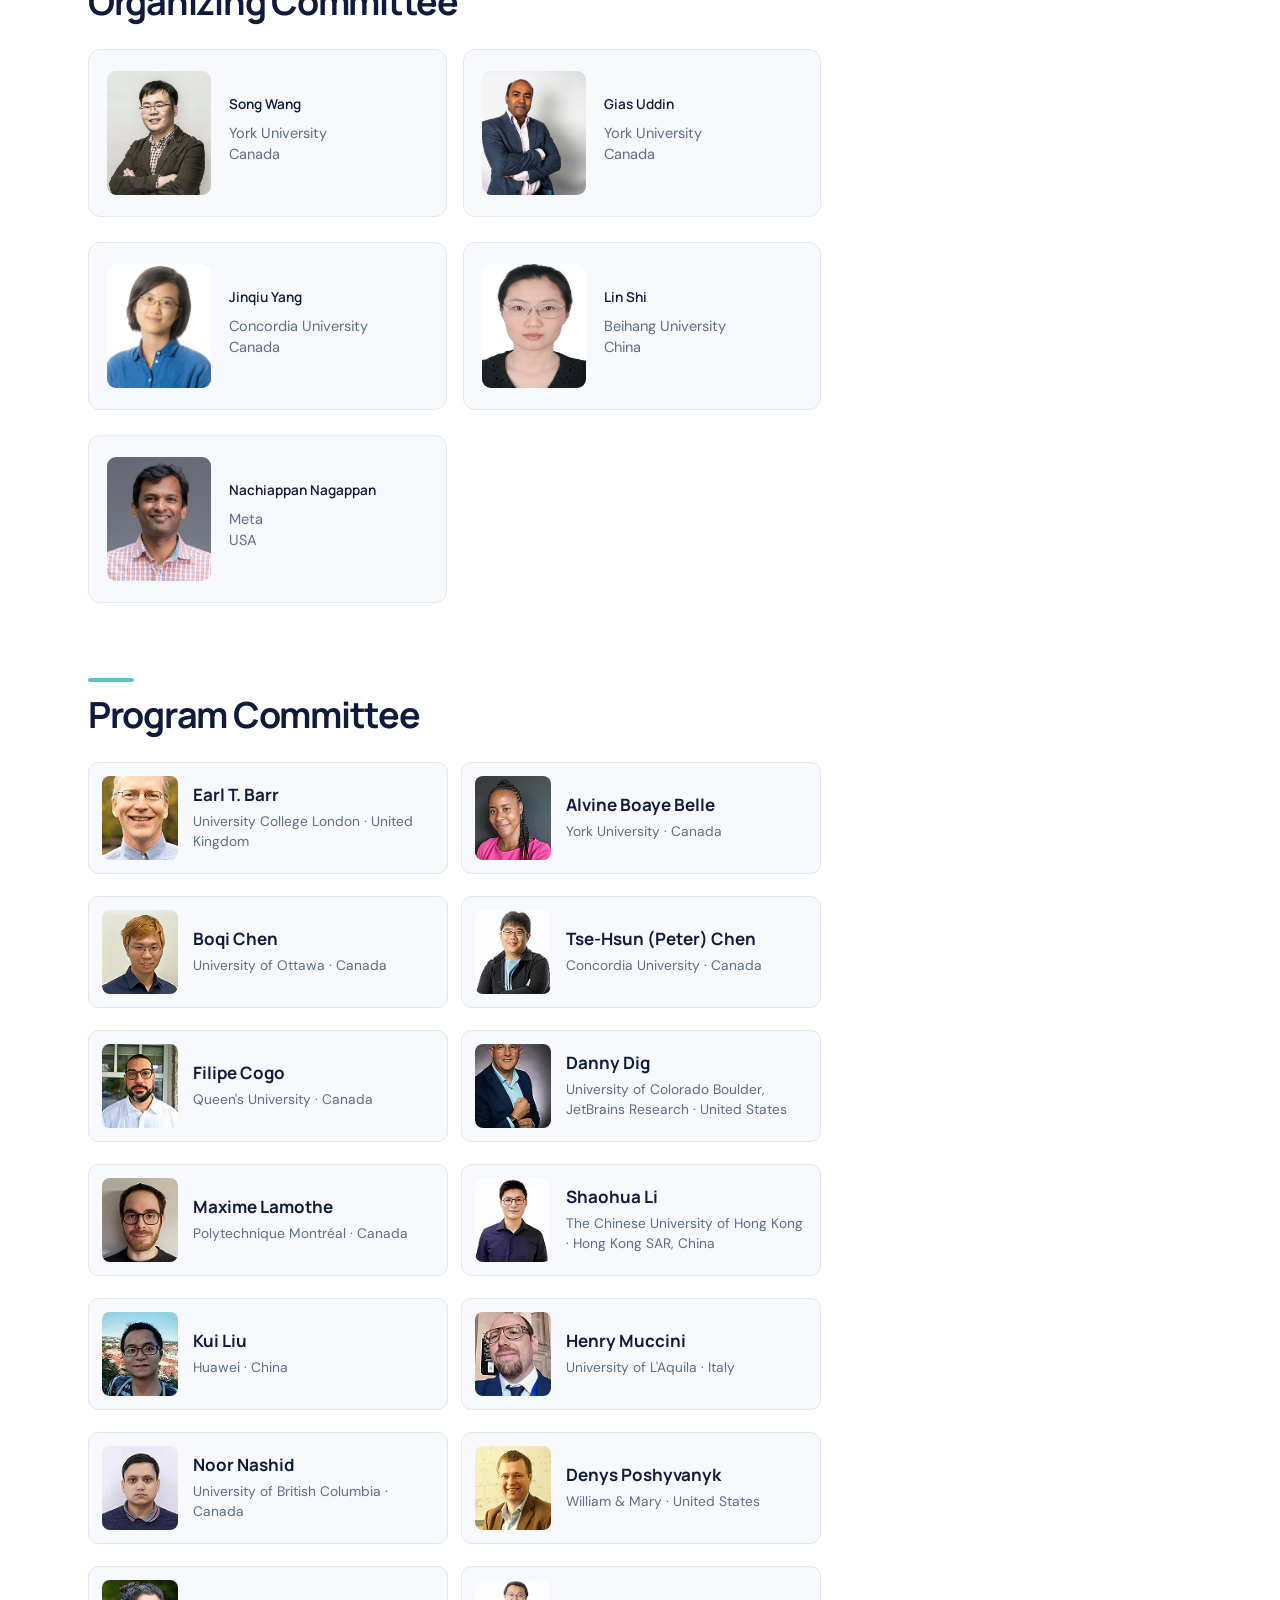
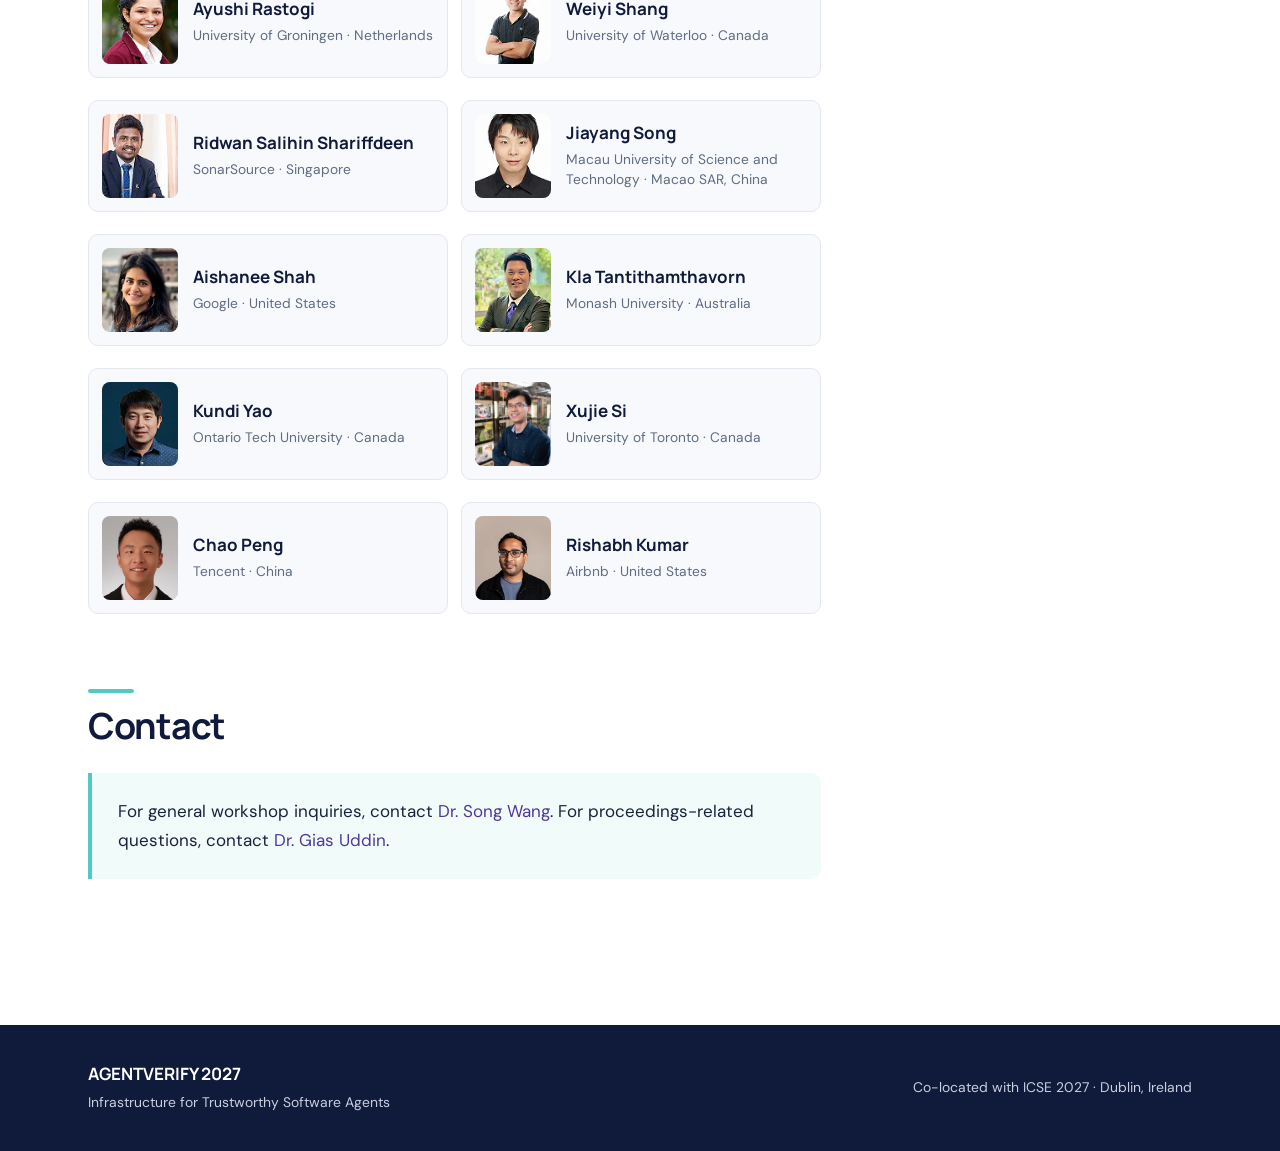
==== commit f0537f90: "update PCs" ====
--- a/index.html
+++ b/index.html
@@ -113,10 +113,16 @@
             <li><img src="image/pc/weiyiianshang.jpg" alt="Weiyi Shang" /><div><a href="https://conf.researchr.org/profile/icse-2027/weiyiianshang">Weiyi Shang</a><span>University of Waterloo · Canada</span></div></li>
             <li><img src="image/pc/ridwansalihinshariffdeen.jpg" alt="Ridwan Salihin Shariffdeen" /><div><a href="https://conf.researchr.org/profile/icse-2027/ridwansalihinshariffdeen">Ridwan Salihin Shariffdeen</a><span>SonarSource · Singapore</span></div></li>
             <li><img src="image/pc/jiayangsong.jpg" alt="Jiayang Song" /><div><a href="https://conf.researchr.org/profile/icse-2027/jiayangsong">Jiayang Song</a><span>Macau University of Science and Technology · Macao SAR, China</span></div></li>
-            <li><img src="image/pc/chakkrittantithamthavorn.jpg" alt="Kla Tantithamthavorn" /><div><a href="https://conf.researchr.org/profile/icse-2027/chakkrittantithamthavorn">Kla Tantithamthavorn</a><span>Monash University · Australia</span></div></li>
+            
+			  <li><img src="image/pc/aishanee.png" alt="Aishanee Shah" /><div><a href="https://conf.researchr.org/profile/icse-2027/aishaneeshah">Aishanee Shah</a><span>Google · United States</span></div></li>
+			
+			<li><img src="image/pc/chakkrittantithamthavorn.jpg" alt="Kla Tantithamthavorn" /><div><a href="https://conf.researchr.org/profile/icse-2027/chakkrittantithamthavorn">Kla Tantithamthavorn</a><span>Monash University · Australia</span></div></li>
             <li><img src="image/pc/kundiyao.jpg" alt="Kundi Yao" /><div><a href="https://conf.researchr.org/profile/icse-2027/kundiyao">Kundi Yao</a><span>Ontario Tech University · Canada</span></div></li>
 			  <li><img src="image/pc/xujiesi.jpg" alt="Xujie Si" /><div><a href="https://conf.researchr.org/profile/icse-2027/xujiesi">Xujie Si</a><span>University of Toronto · Canada</span></div></li>
+			  
 			    <li><img src="image/pc/chaopeng.jpg" alt="Chao Peng" /><div><a href="https://conf.researchr.org/profile/icse-2027/chaopeng">Chao Peng</a><span>Tencent · China</span></div></li>
+				  
+				      <li><img src="image/pc/rishabh.png" alt="Rishabh Kumar" /><div><a href="https://conf.researchr.org/profile/icse-2027/rishabhkumar">Rishabh Kumar</a><span>Airbnb · United States</span></div></li>
           </ul>
         </section>
 
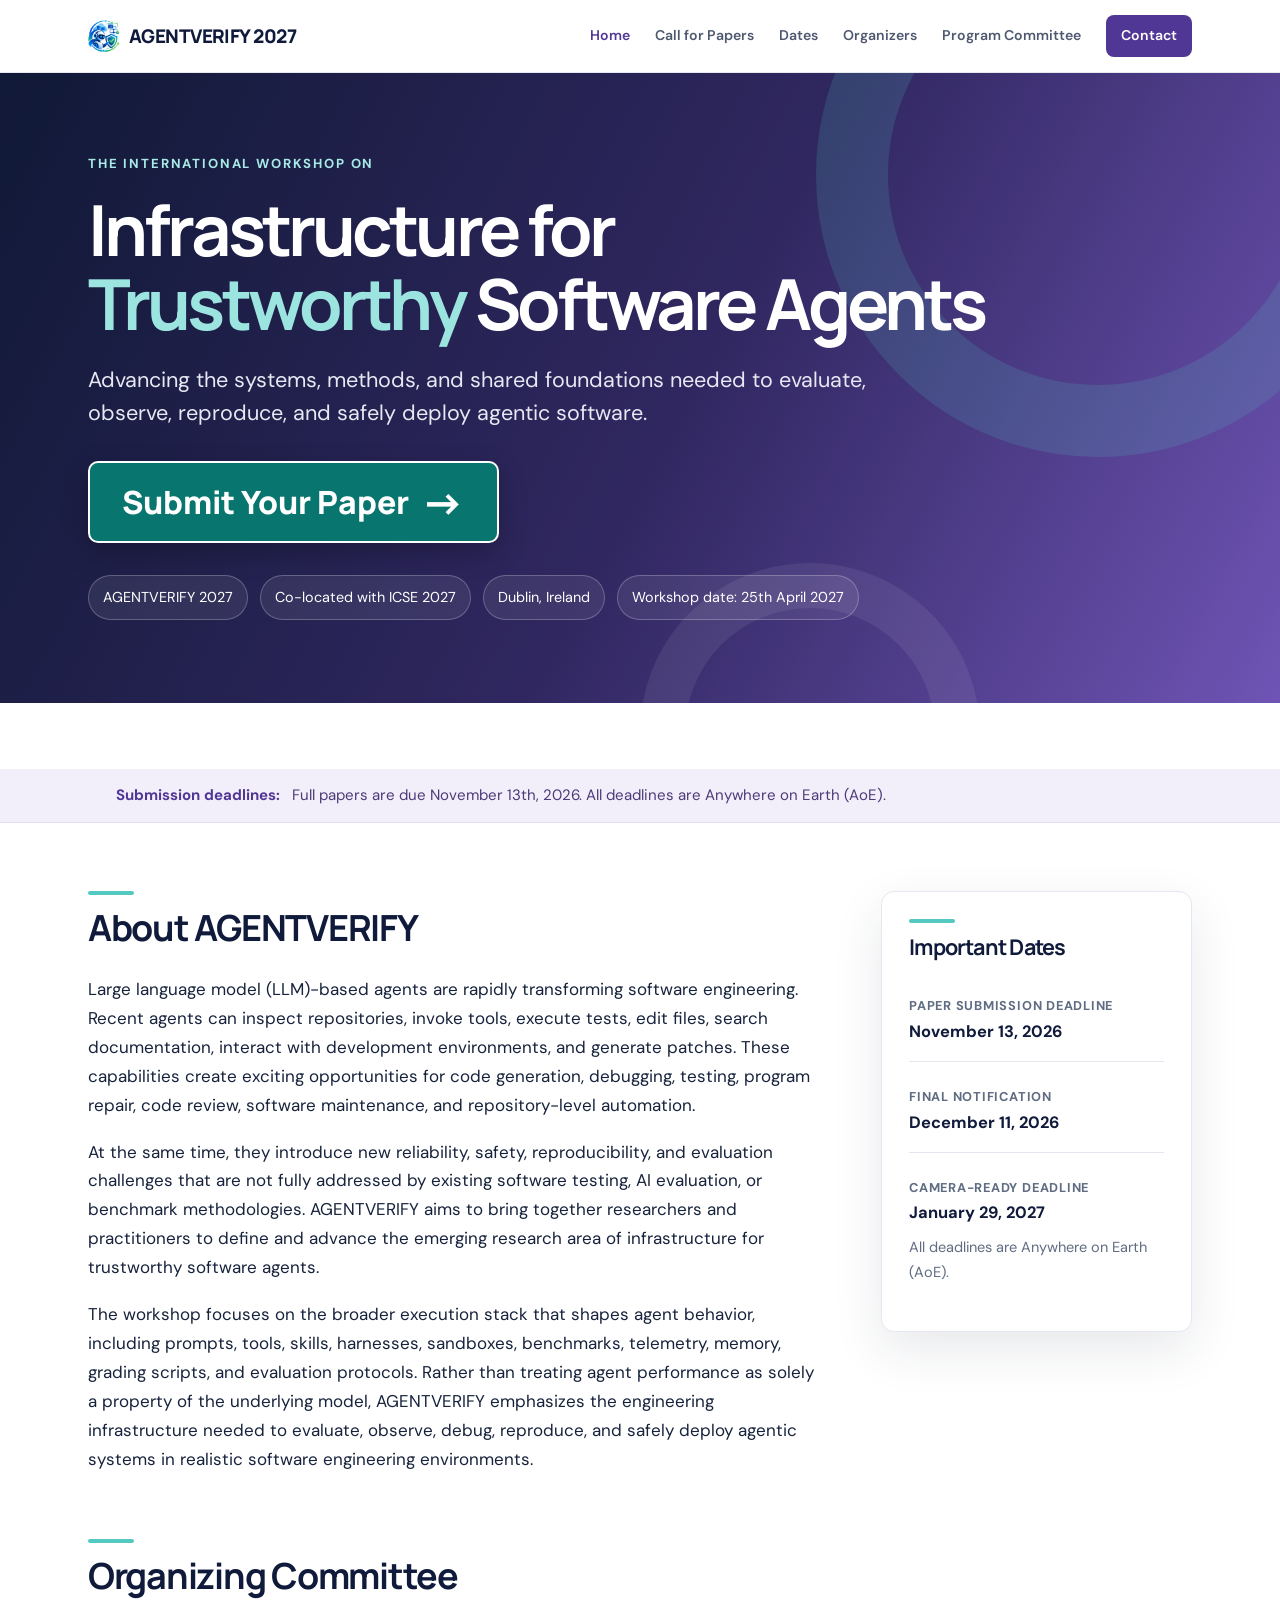
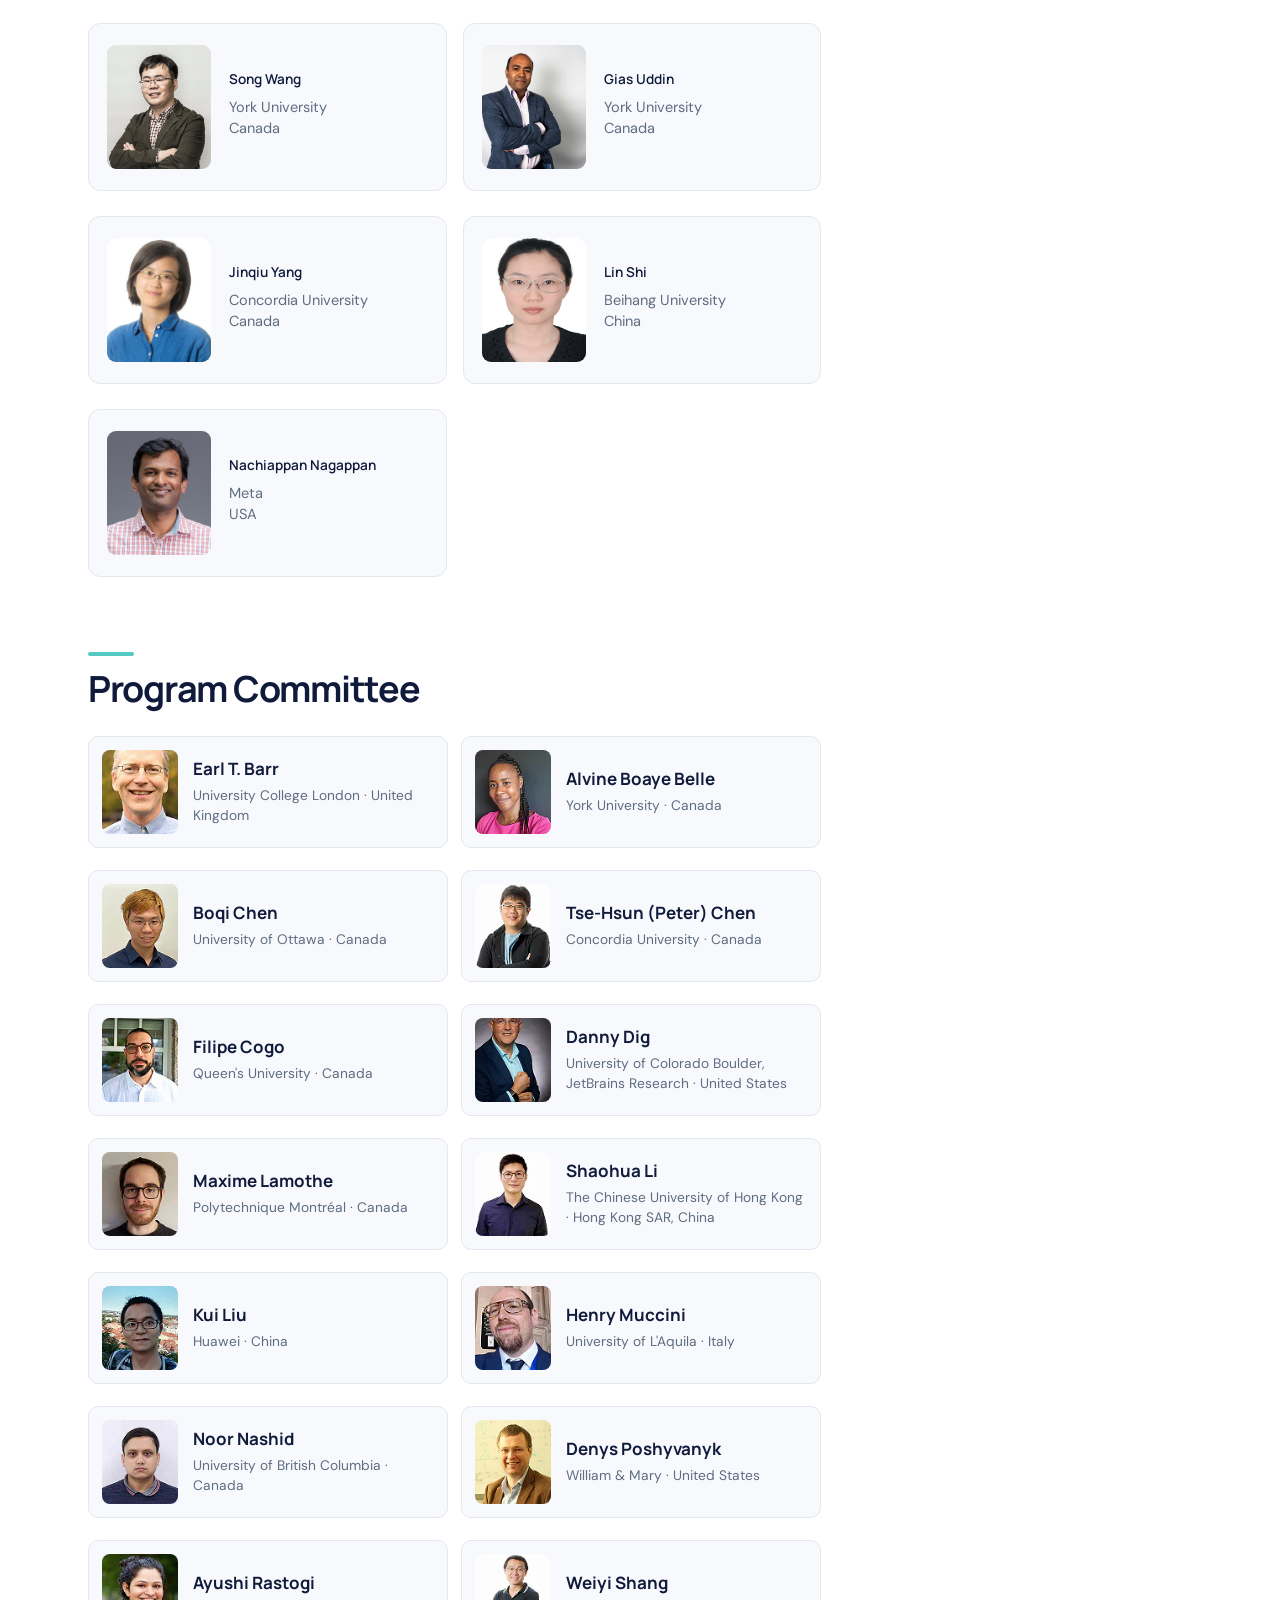
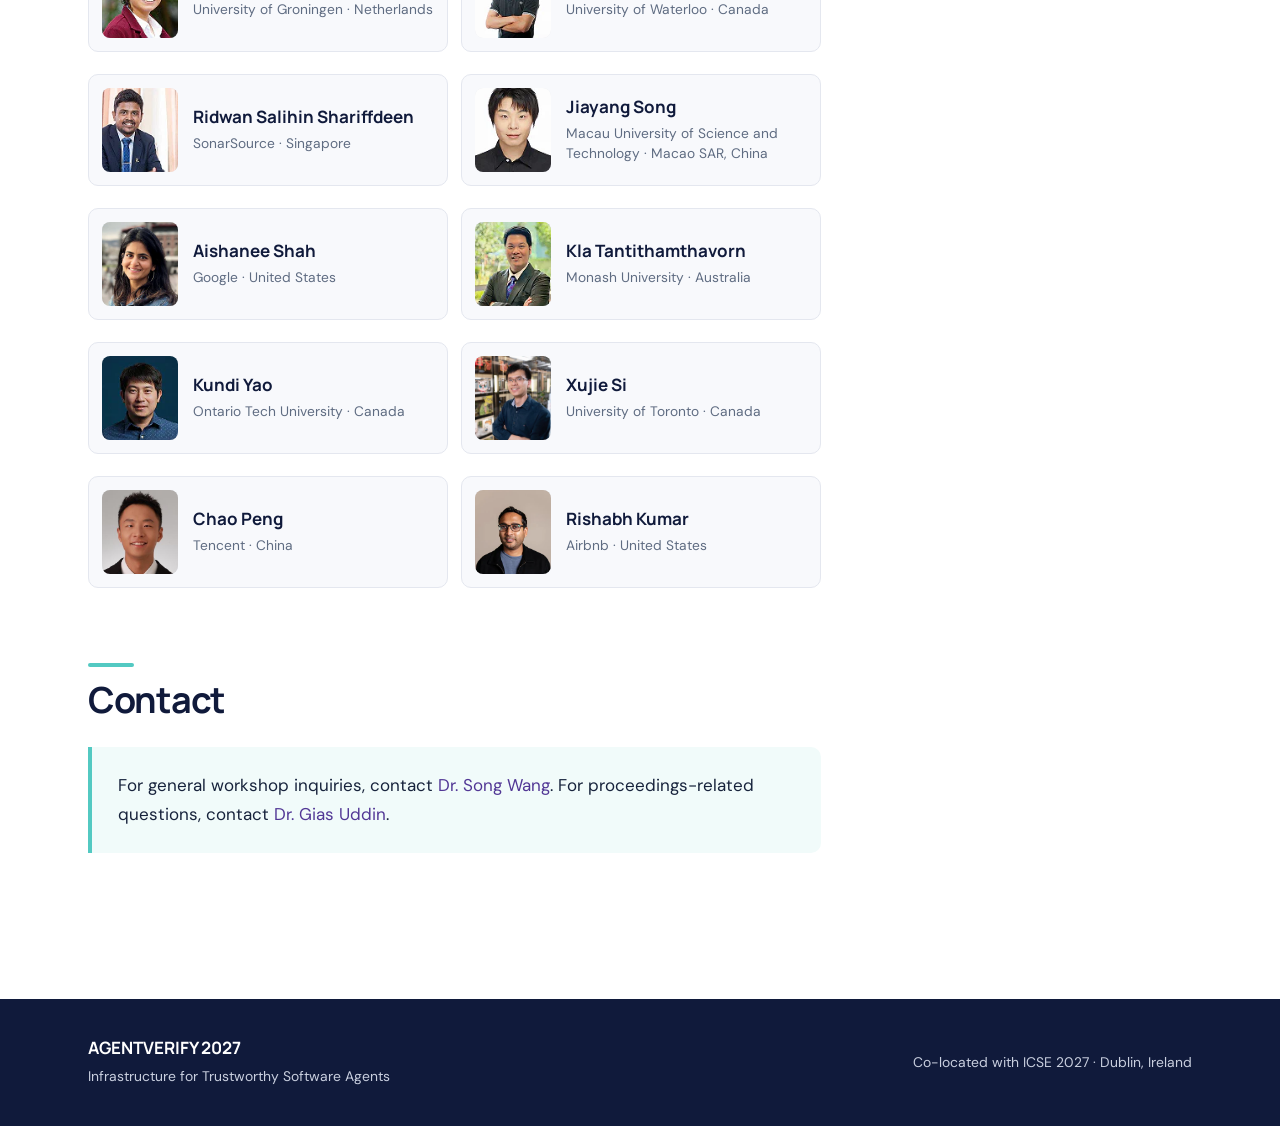
==== commit f8bb316c: "update dates" ====
--- a/index.html
+++ b/index.html
@@ -71,7 +71,7 @@
       </div>
     </section>
 
-    <div class="announcement"><p><strong>Submission deadlines:</strong> &nbsp; Abstracts are due November 1st, 2026, and full papers are due November 6th, 2026. All deadlines are Anywhere on Earth (AoE).</p></div>
+    <div class="announcement"><p><strong>Submission deadlines:</strong> &nbsp; Full papers are due November 13th, 2026. All deadlines are Anywhere on Earth (AoE).</p></div>
 
     <div class="container content-grid">
       <div>
@@ -135,9 +135,8 @@
       <aside class="side-card" id="dates" aria-labelledby="dates-heading">
         <h2 id="dates-heading">Important Dates</h2>
         <ul class="date-list">
-          <li><span>Abstract deadline</span><strong>November 1, 2026</strong></li>
-           <!-- <li><span>Paper bidding</span><strong>October 18–23, 2026</strong></li> -->
-          <li><span>Paper submission deadline</span><strong>November 6, 2026</strong></li>
+         
+          <li><span>Paper submission deadline</span><strong>November 13, 2026</strong></li>
          <!-- <li><span>Reviews due</span><strong>December 5, 2026</strong></li> -->
           <!-- <li><span>Review quality check &amp; discussion</span><strong>December 5–8, 2026</strong></li> -->
           <li><span>Final notification</span><strong>December 11, 2026</strong></li>
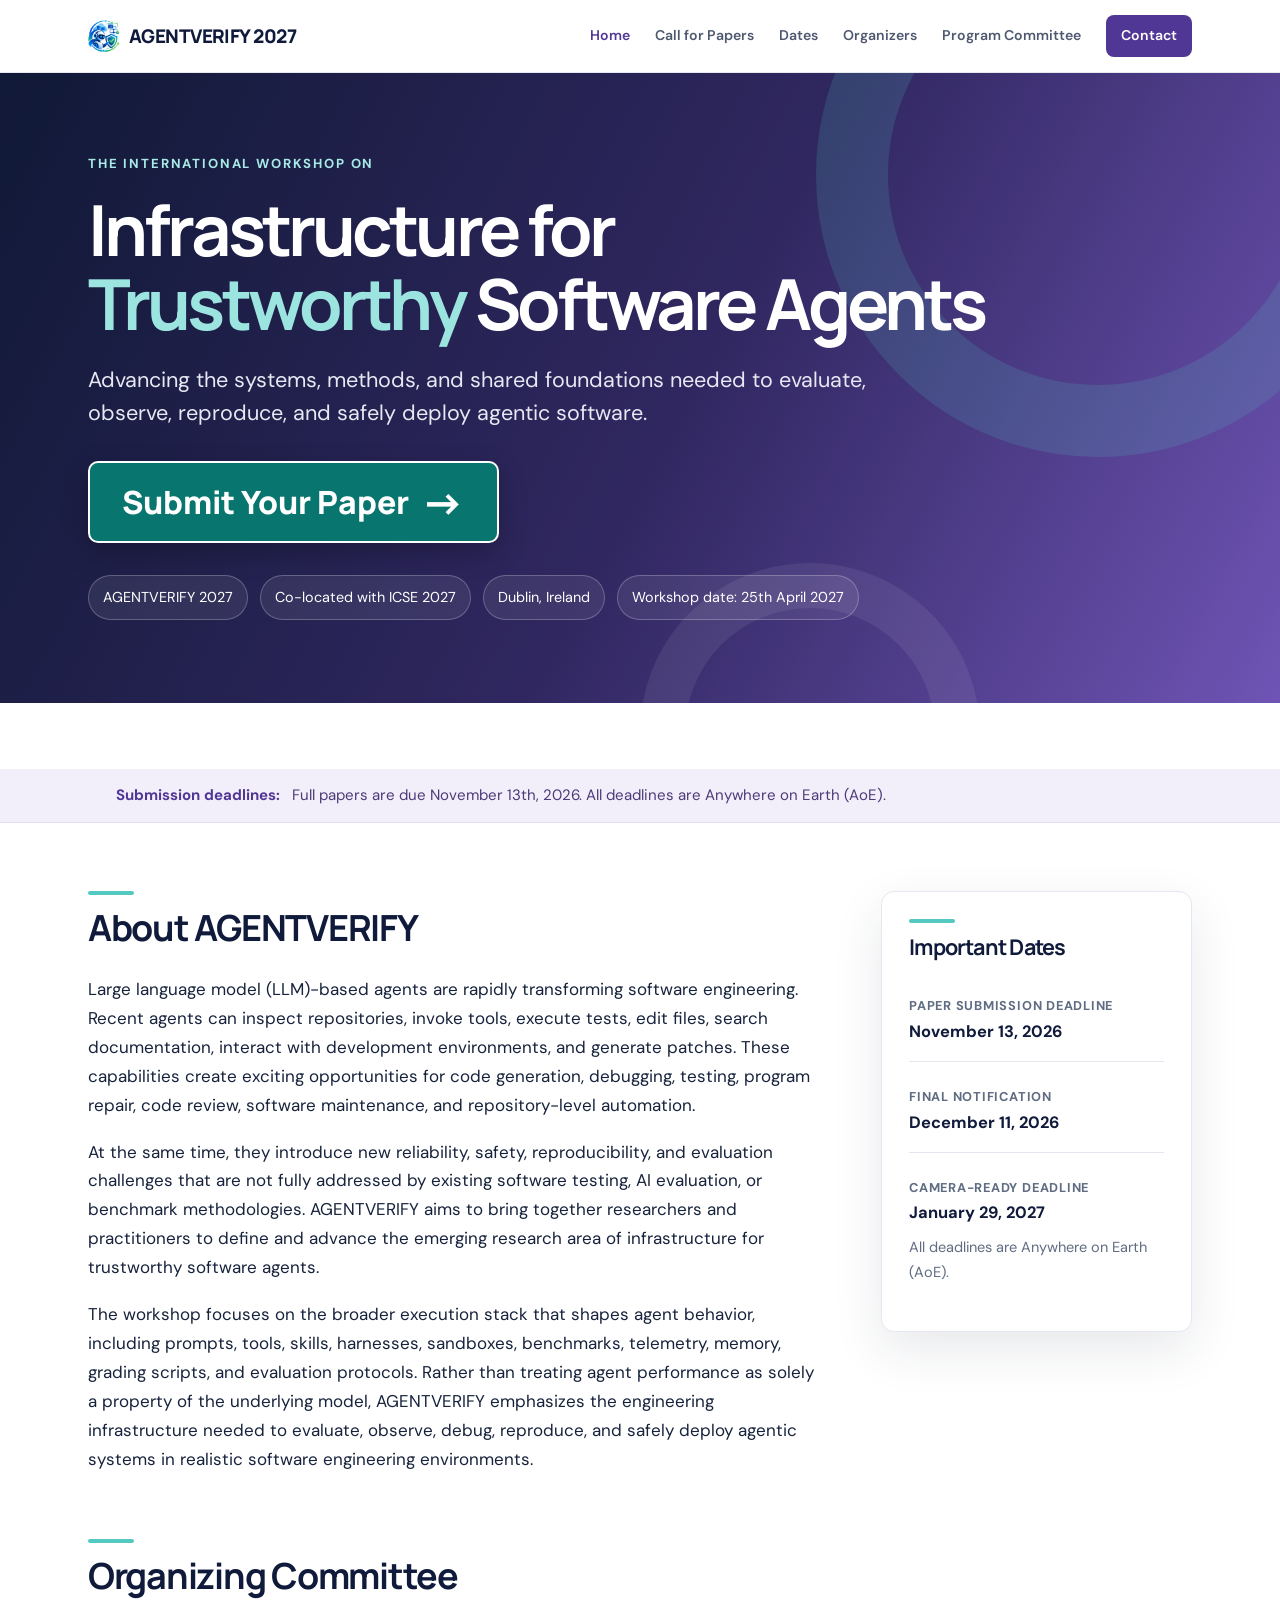
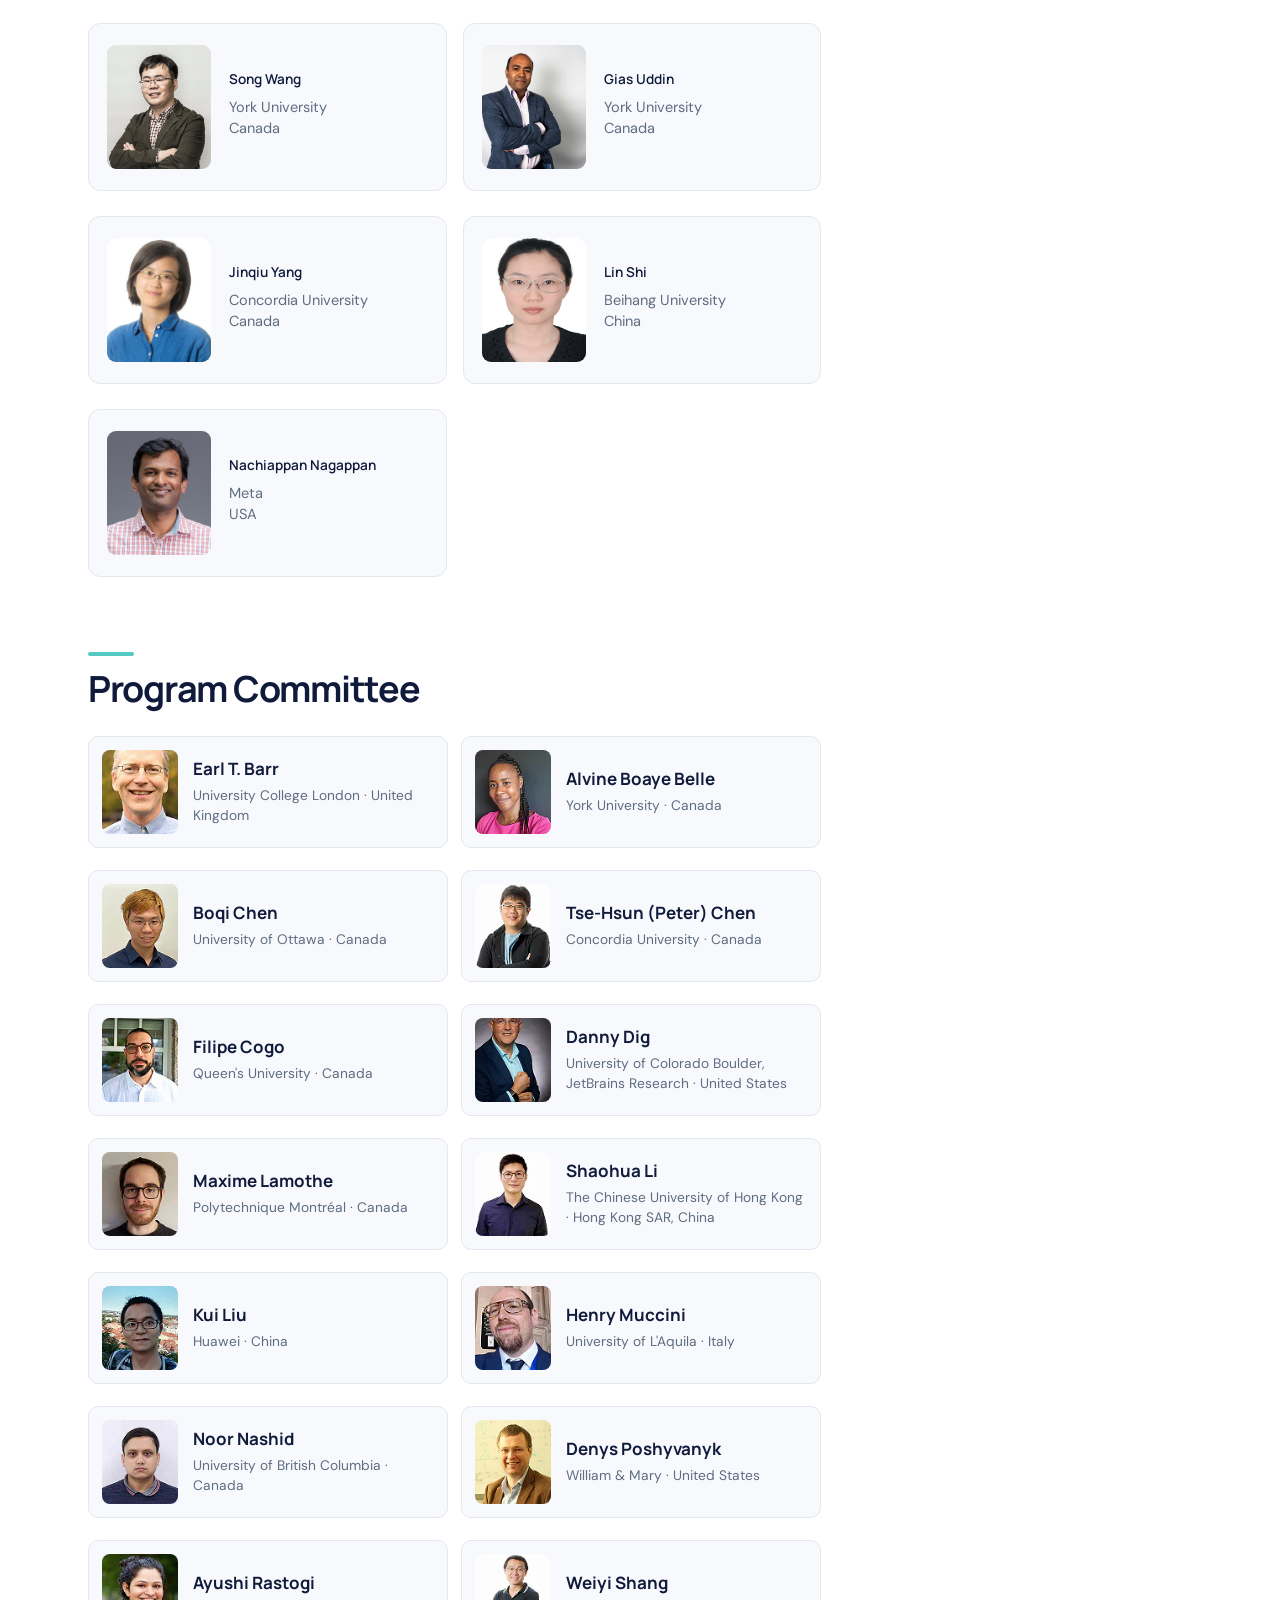
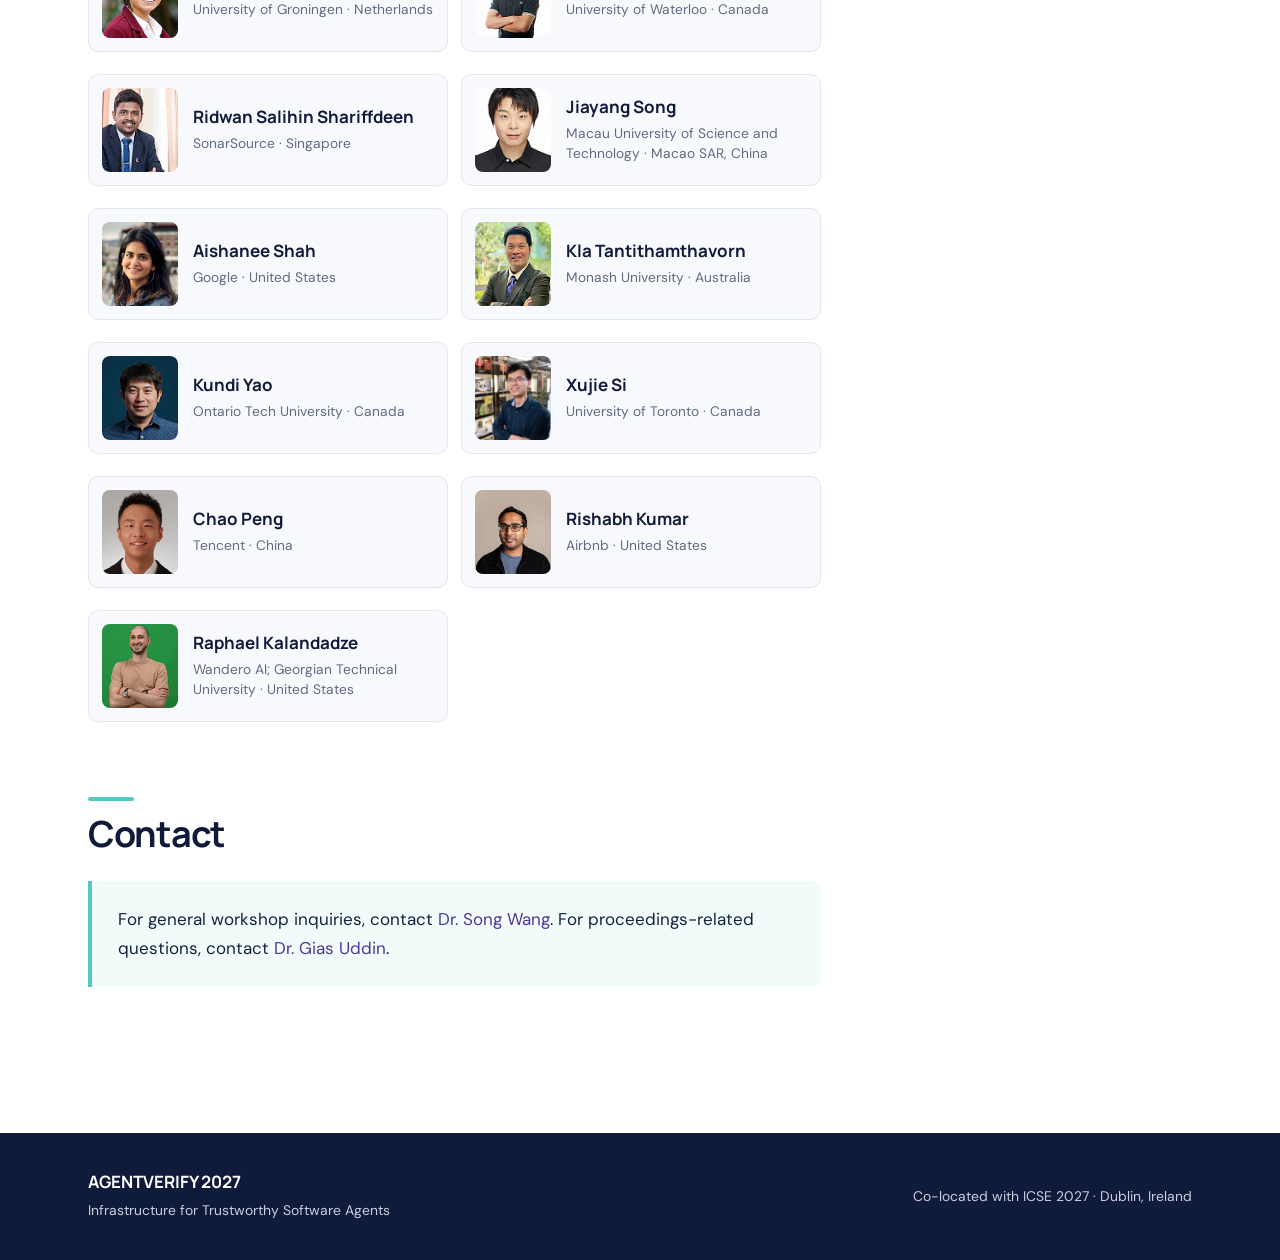
==== commit 2a3ec006: "add raphaelkalandadze" ====
--- a/index.html
+++ b/index.html
@@ -123,6 +123,7 @@
 			    <li><img src="image/pc/chaopeng.jpg" alt="Chao Peng" /><div><a href="https://conf.researchr.org/profile/icse-2027/chaopeng">Chao Peng</a><span>Tencent · China</span></div></li>
 				  
 				      <li><img src="image/pc/rishabh.png" alt="Rishabh Kumar" /><div><a href="https://conf.researchr.org/profile/icse-2027/rishabhkumar">Rishabh Kumar</a><span>Airbnb · United States</span></div></li>
+					    <li><img src="image/pc/raphael.png" alt="Rishabh Kumar" /><div><a href="https://conf.researchr.org/profile/icse-2027/raphaelkalandadze">Raphael Kalandadze</a><span>Wandero AI; Georgian Technical University · United States</span></div></li>
           </ul>
         </section>
 
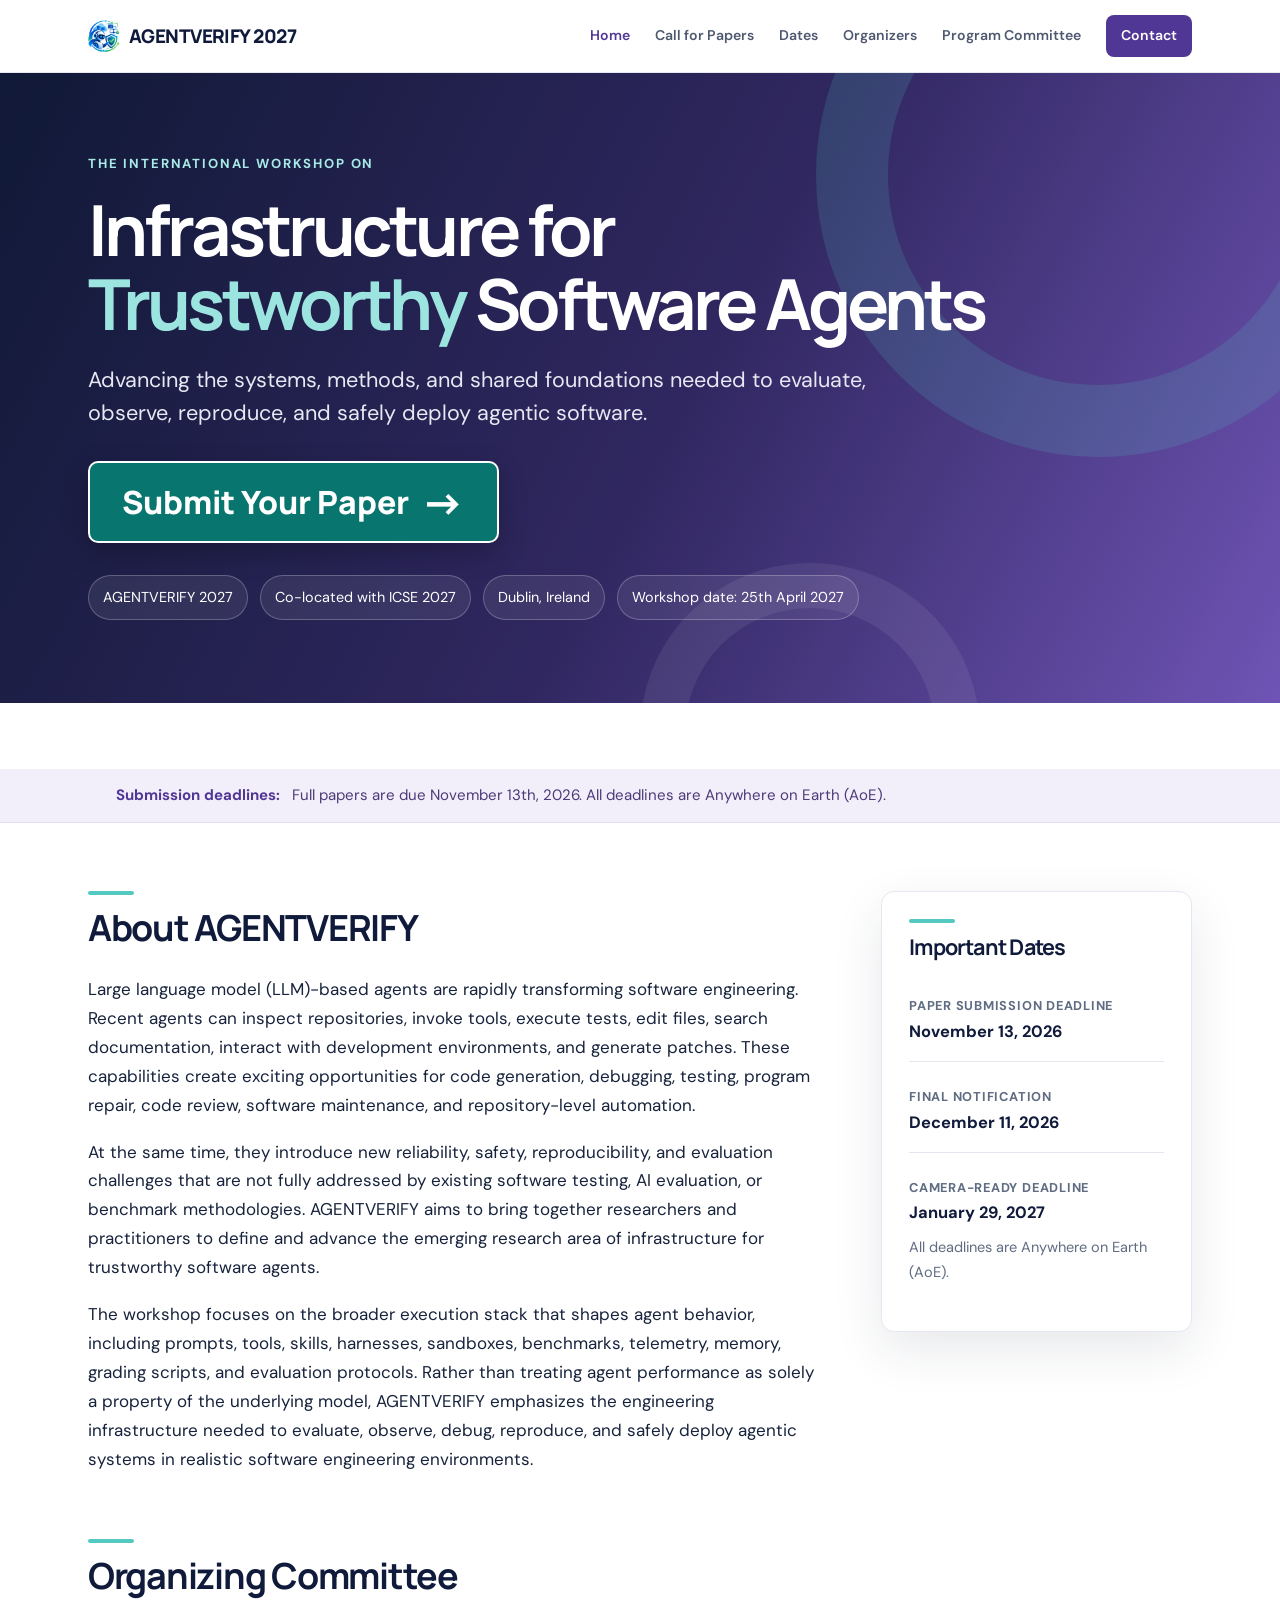
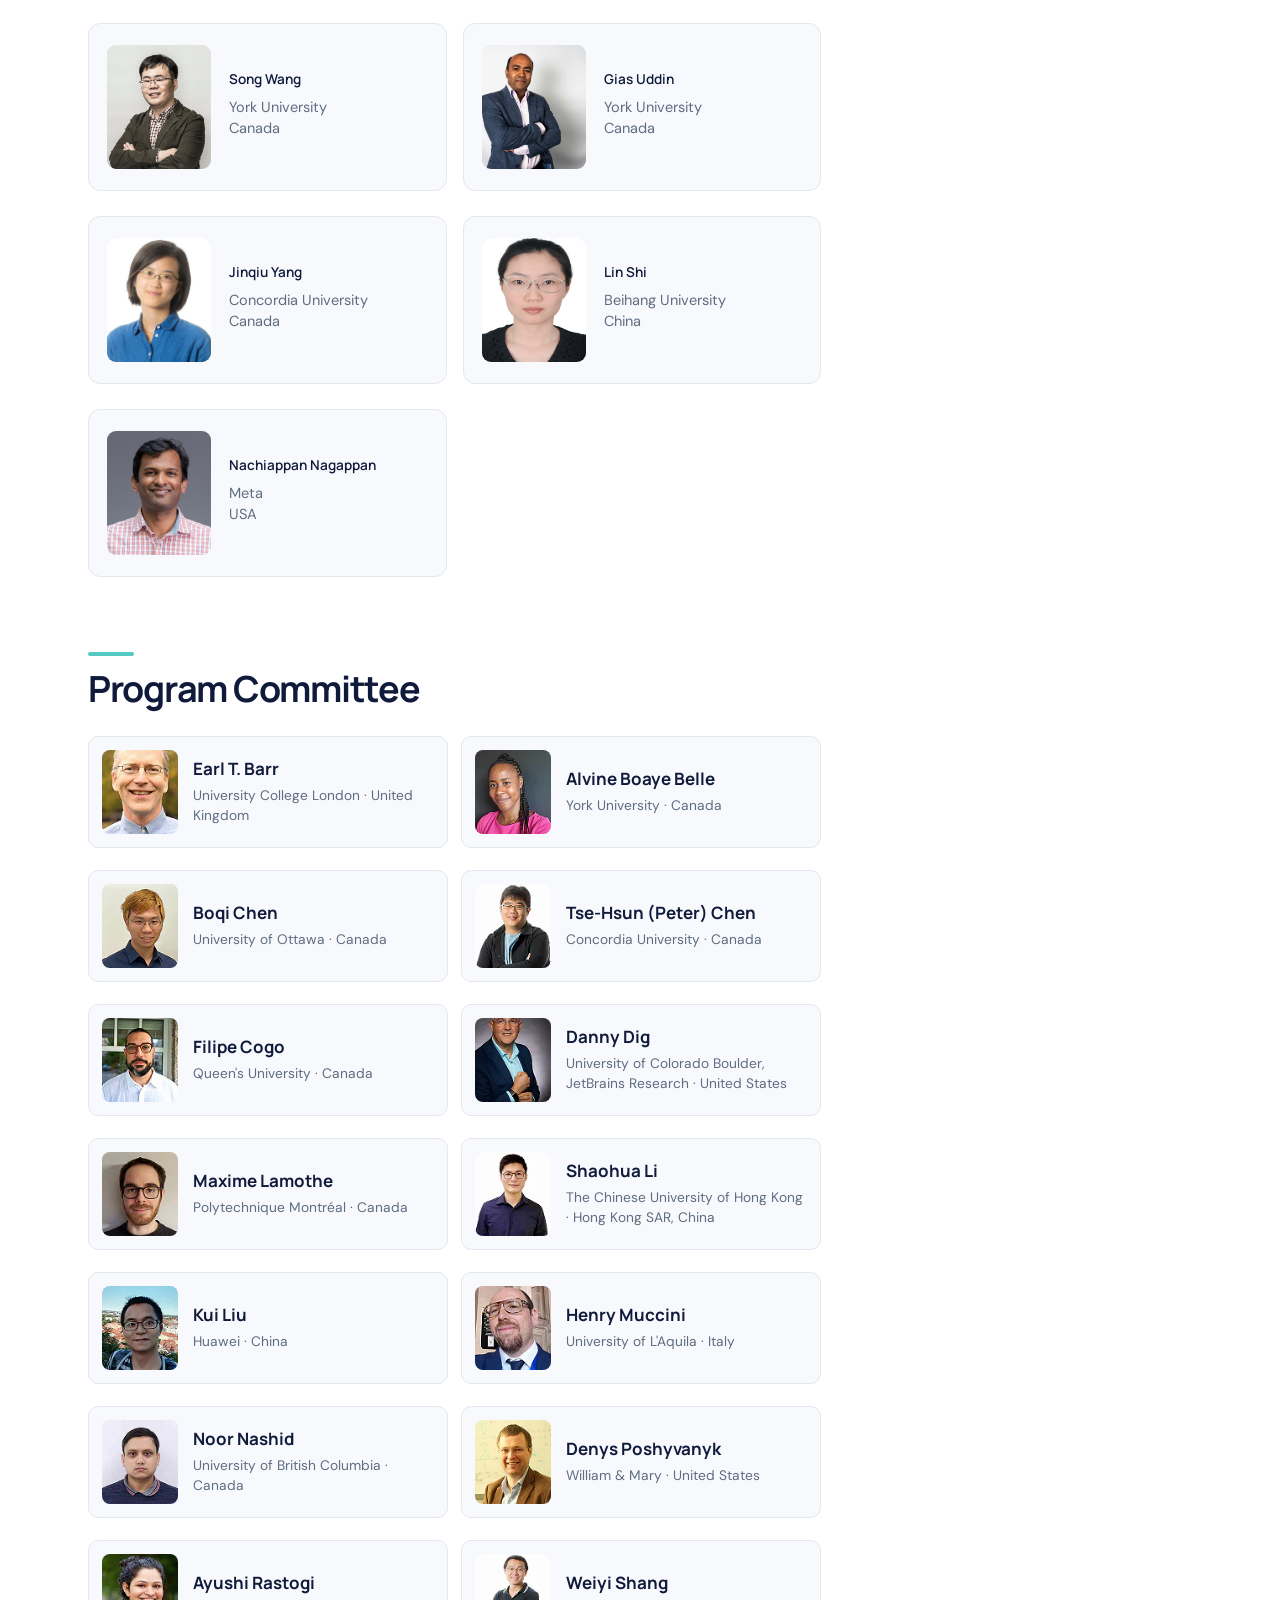
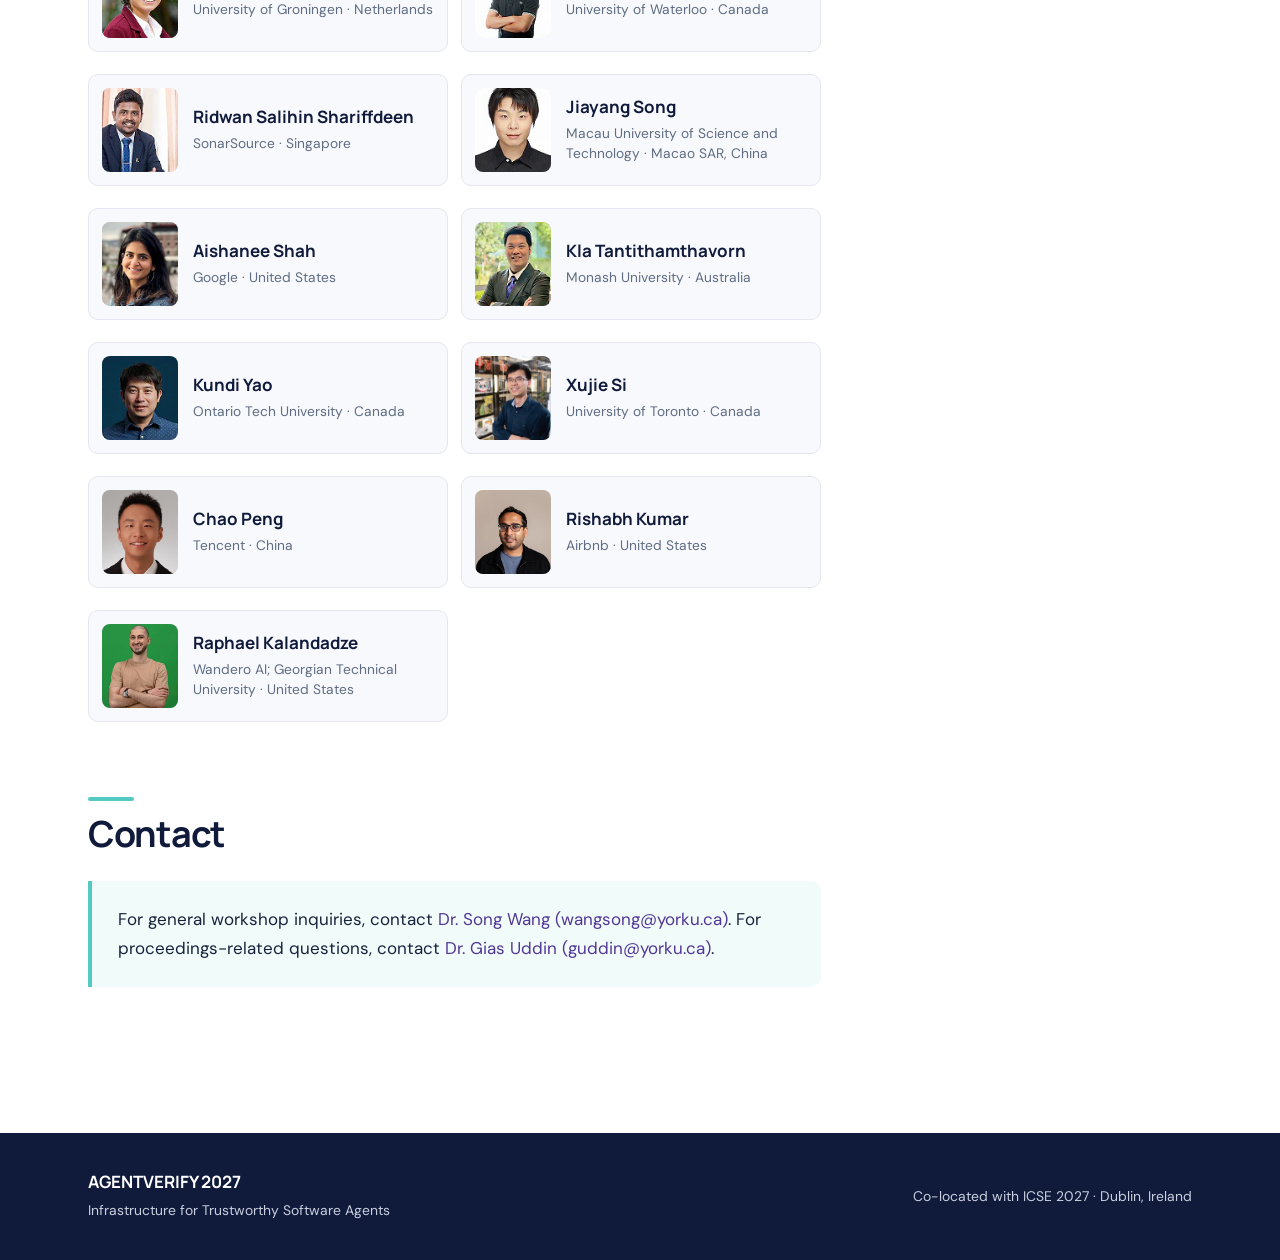
==== commit b5056ab4: "add index" ====
--- a/index.html
+++ b/index.html
@@ -129,7 +129,7 @@
 
         <section id="contact">
           <h2>Contact</h2>
-          <div class="callout">For general workshop inquiries, contact <a href="mailto:wangsong@yorku.ca">Dr. Song Wang</a>. For proceedings-related questions, contact <a href="mailto:guddin@yorku.ca">Dr. Gias Uddin</a>.</div>
+          <div class="callout">For general workshop inquiries, contact <a href="mailto:wangsong@yorku.ca">Dr. Song Wang (wangsong@yorku.ca)</a>. For proceedings-related questions, contact <a href="mailto:guddin@yorku.ca">Dr. Gias Uddin (guddin@yorku.ca)</a>.</div>
         </section>
       </div>
 
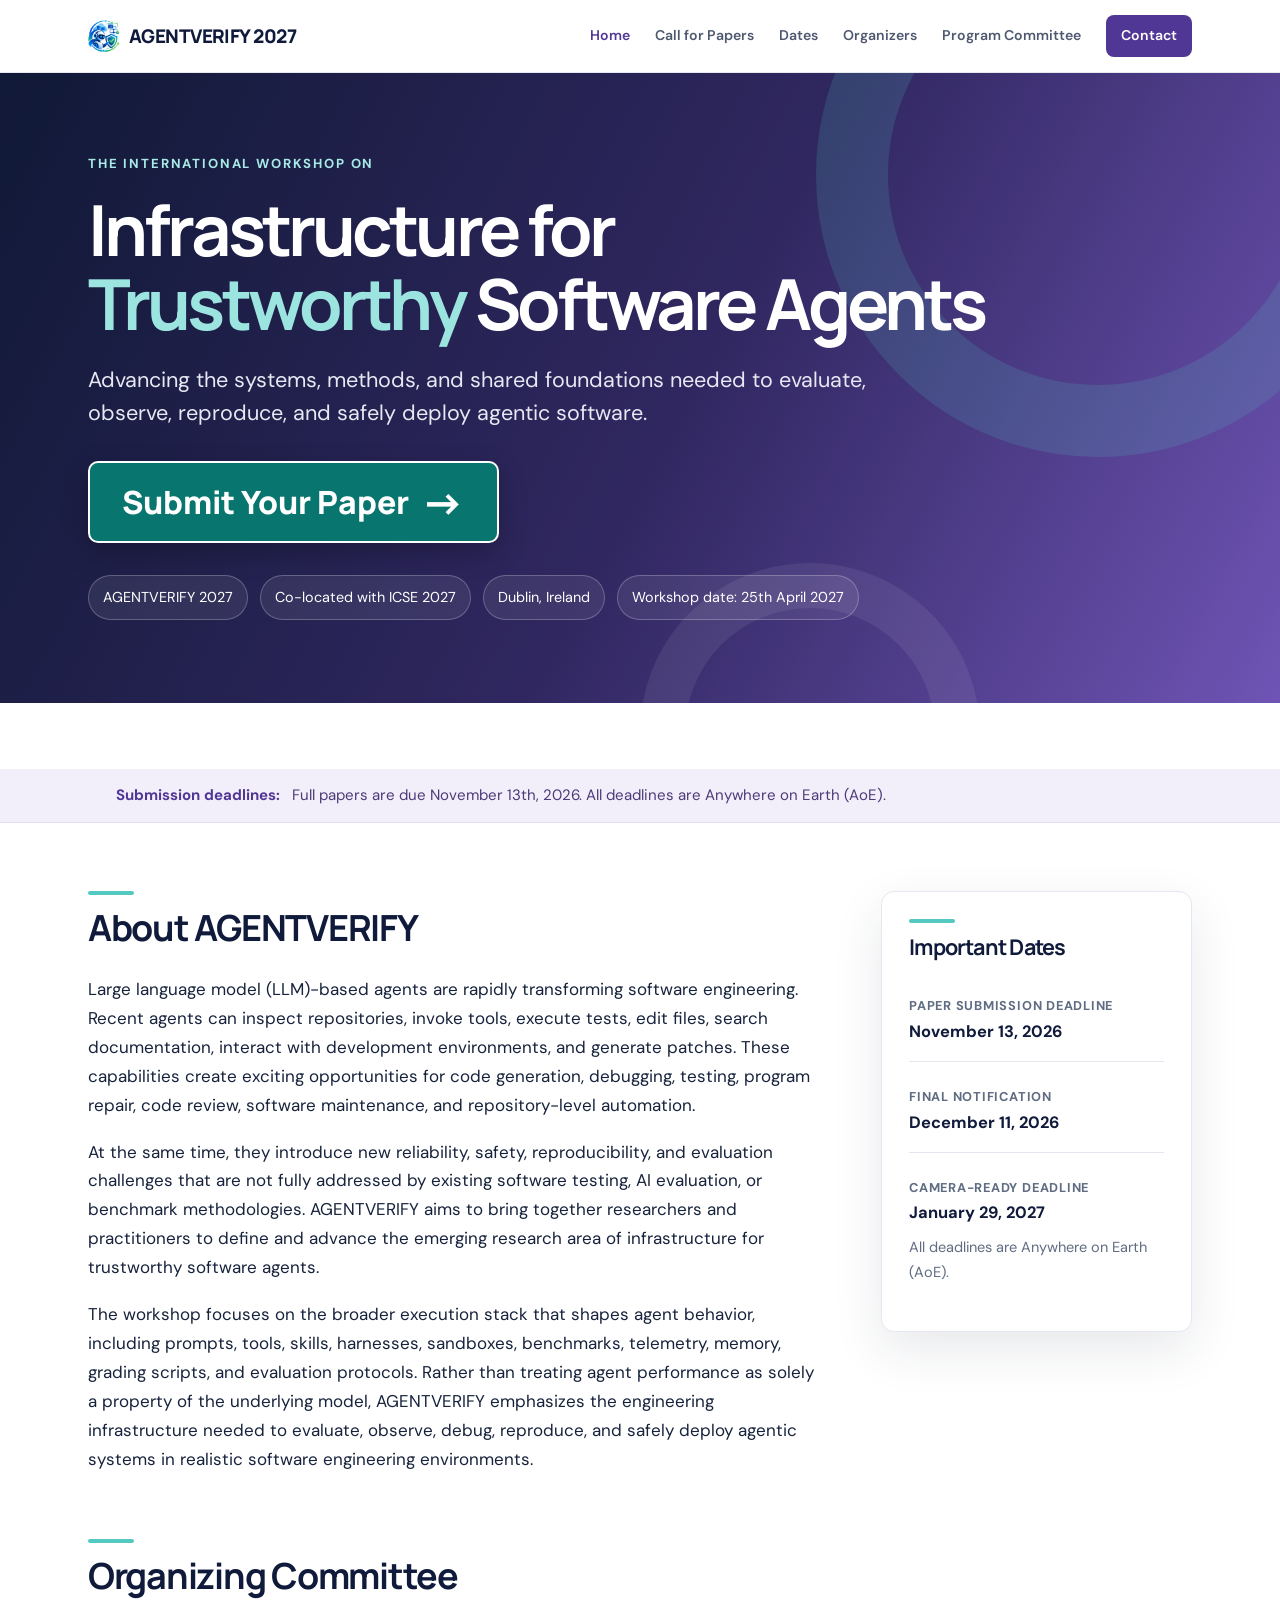
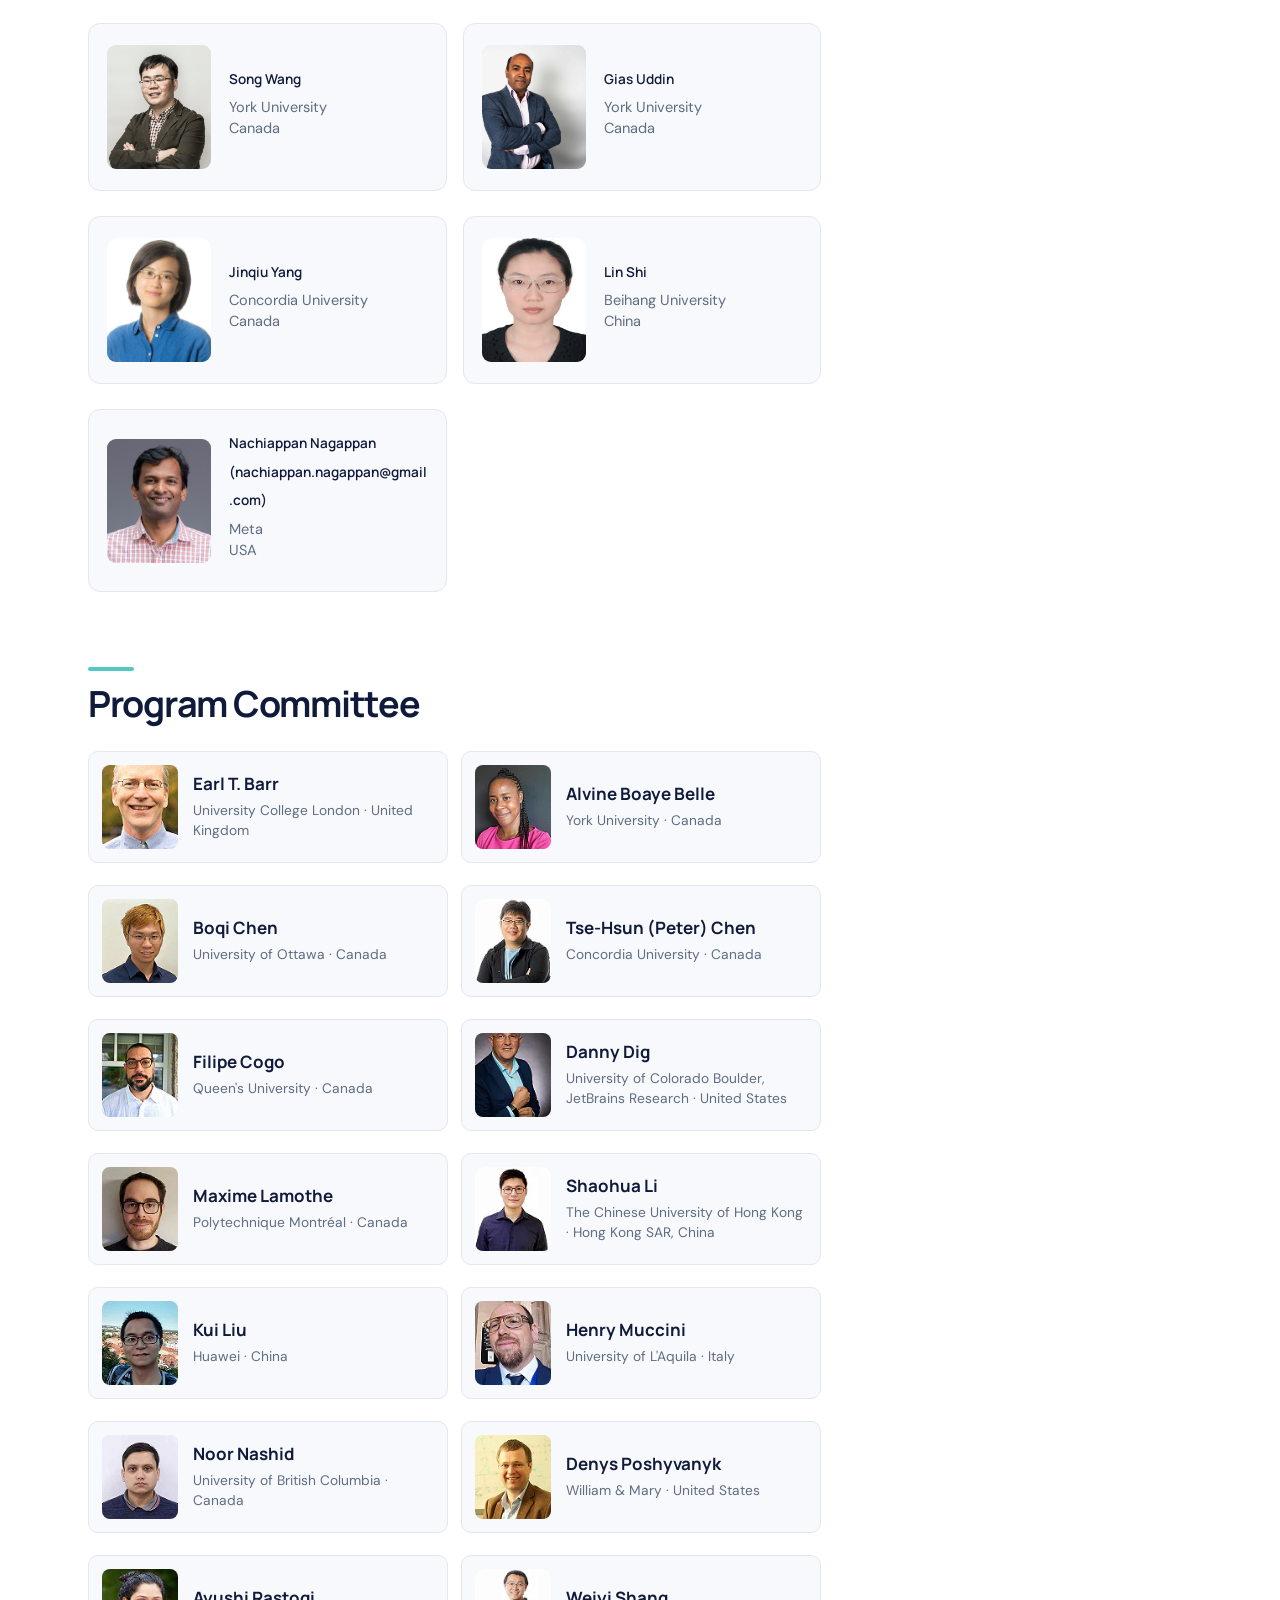
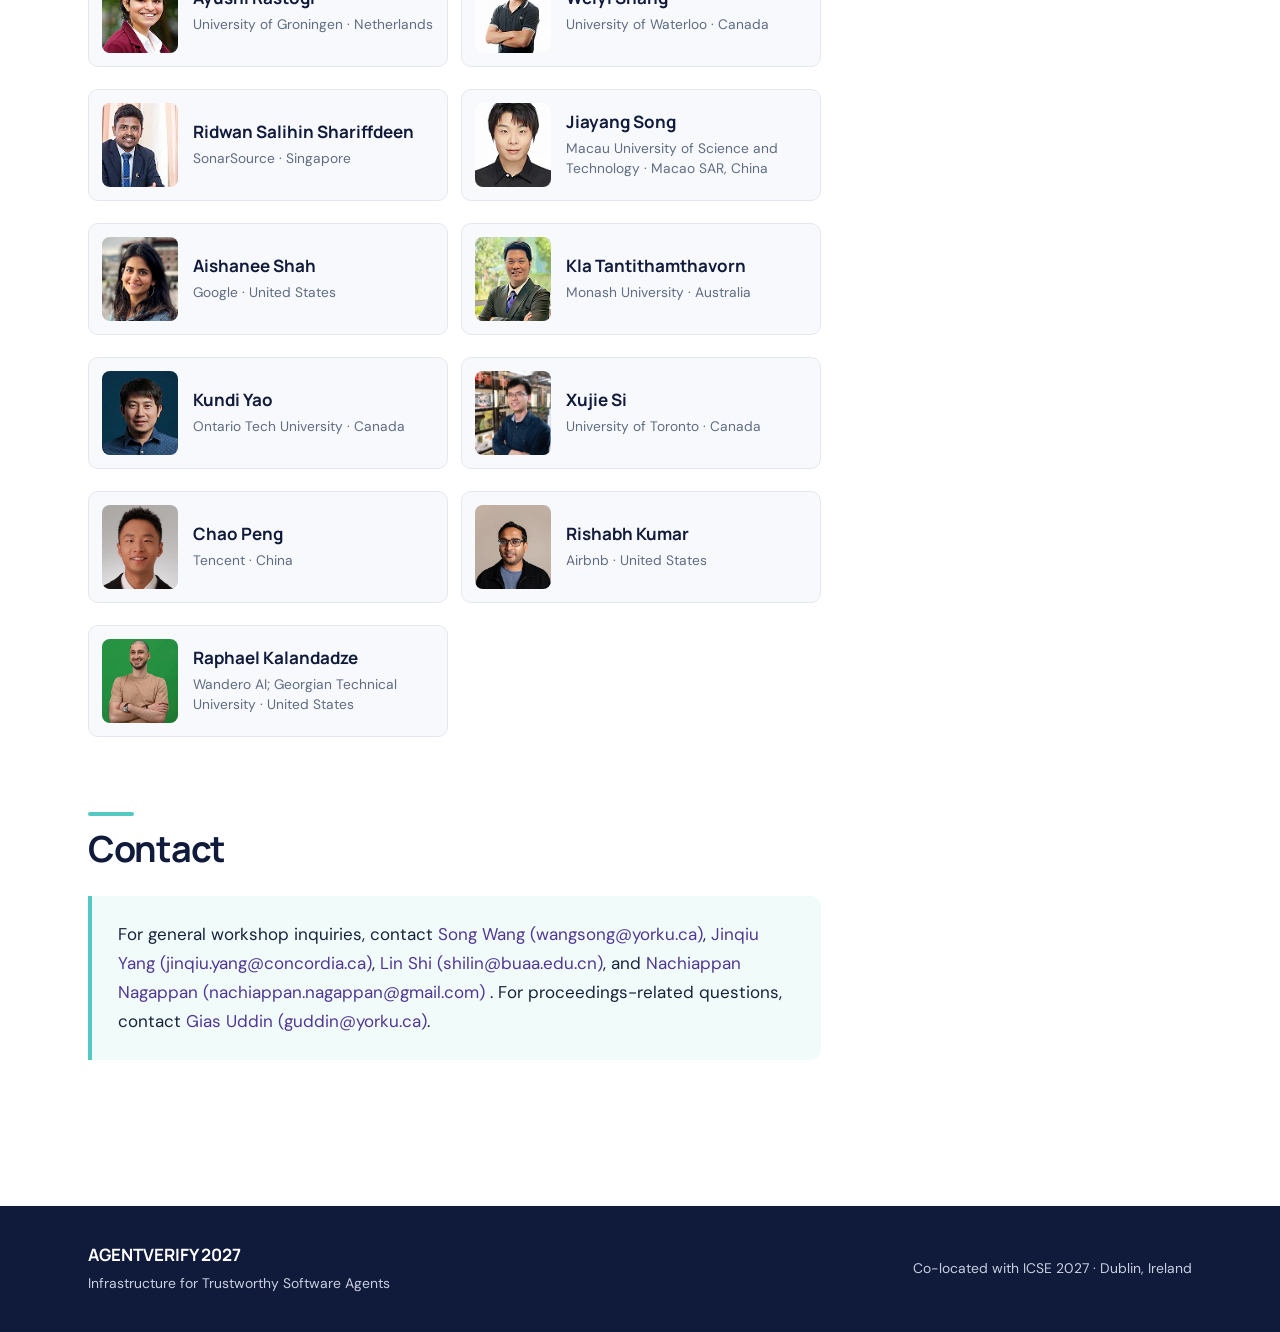
==== commit 5fc18441: "new" ====
--- a/index.html
+++ b/index.html
@@ -90,7 +90,7 @@
             <li class="person"><img src="image/Gias.jpg" alt="Gias Uddin" /><div class="person-details"><strong><a href="https://giasuddin.ca/">Gias Uddin</a></strong><span>York University<br />Canada</span></div></li>
             <li class="person"><img src="image/jinqiu-yang.jpg" alt="Jinqiu Yang" /><div class="person-details"><strong><a href="https://jinqiuyang.github.io/">Jinqiu Yang</a></strong><span>Concordia University<br />Canada</span></div></li>
             <li class="person"><img src="image/linshi.png" alt="Lin Shi" /><div class="person-details"><strong><a href="https://linshi-website.github.io/">Lin Shi</a></strong><span>Beihang University<br />China</span></div></li>
-            <li class="person"><img src="image/nachi.jpg" alt="Nachiappan Nagappan" /><div class="person-details"><strong><a href="https://nachinagappan.github.io/">Nachiappan Nagappan</a></strong><span>Meta<br />USA</span></div></li>
+            <li class="person"><img src="image/nachi.jpg" alt="Nachiappan Nagappan" /><div class="person-details"><strong><a href="https://nachinagappan.github.io/">Nachiappan Nagappan (nachiappan.nagappan@gmail.com)</a></strong><span>Meta<br />USA</span></div></li>
           </ul>
         </section>
 
@@ -129,7 +129,8 @@
 
         <section id="contact">
           <h2>Contact</h2>
-          <div class="callout">For general workshop inquiries, contact <a href="mailto:wangsong@yorku.ca">Dr. Song Wang (wangsong@yorku.ca)</a>. For proceedings-related questions, contact <a href="mailto:guddin@yorku.ca">Dr. Gias Uddin (guddin@yorku.ca)</a>.</div>
+          <div class="callout">For general workshop inquiries, contact <a href="mailto:wangsong@yorku.ca">Song Wang (wangsong@yorku.ca)</a>,
+		  <a href="mailto:jinqiu.yang@concordia.ca">Jinqiu Yang (jinqiu.yang@concordia.ca)</a>, <a href="mailto:shilin@buaa.edu.cn">Lin Shi (shilin@buaa.edu.cn)</a>, and <a href="mailto:nachiappan.nagappan@gmail.com">Nachiappan Nagappan (nachiappan.nagappan@gmail.com)</a> . For proceedings-related questions, contact <a href="mailto:guddin@yorku.ca">Gias Uddin (guddin@yorku.ca)</a>.</div>
         </section>
       </div>
 
